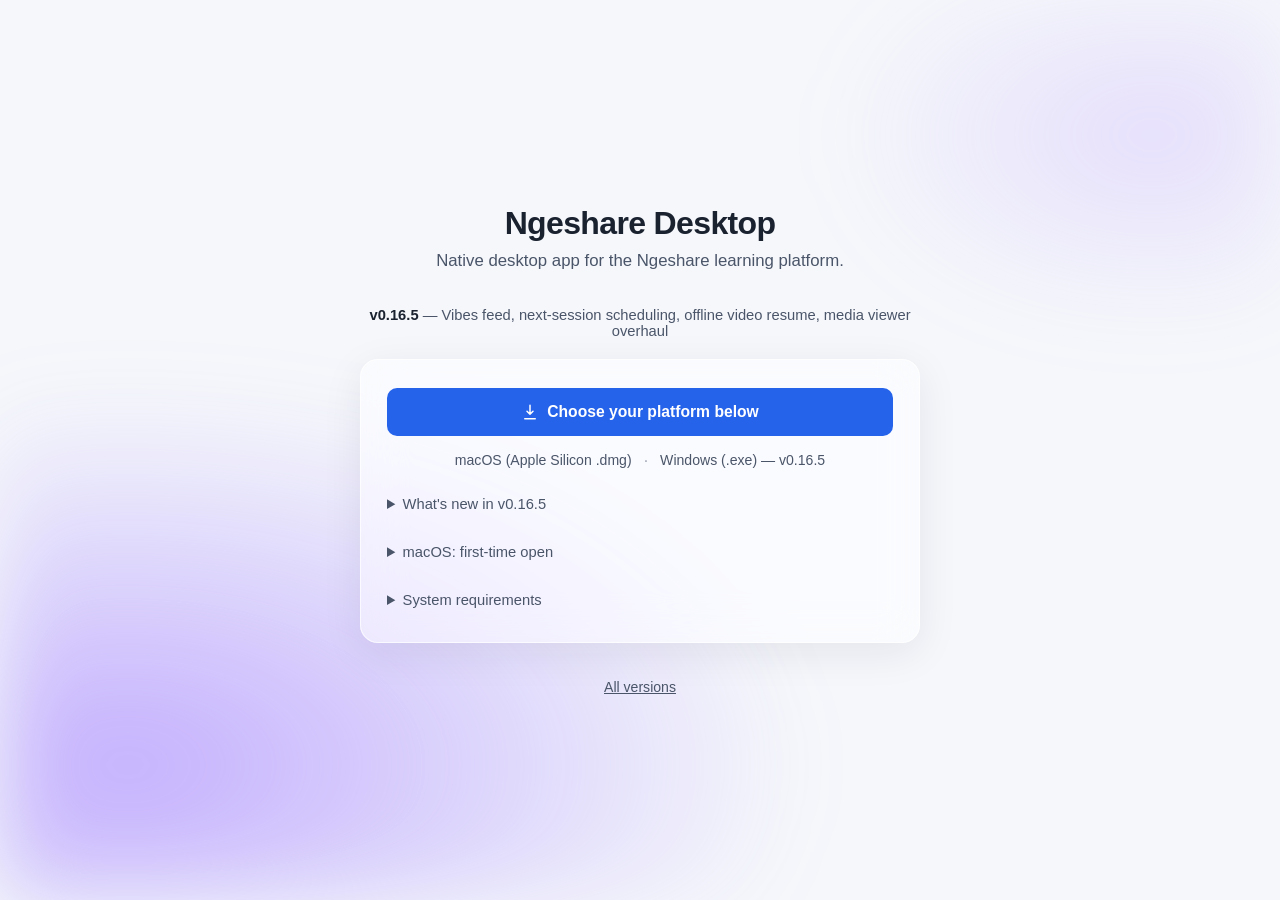
==== index.html @ feafc777 "v0.16.5: add macOS dmg, update landing page and README links" ====
<!doctype html>
<html lang="en">
<head>
<meta charset="utf-8">
<meta name="viewport" content="width=device-width,initial-scale=1">
<title>Ngeshare Desktop — Download</title>
<meta name="description" content="Download Ngeshare Desktop for macOS (Apple Silicon) or Windows.">
<style>
  :root {
    color-scheme: light dark;
    --bg-base: #f5f7fb;
    --text: #1a2230;
    --text-muted: #4a5569;
    --card-bg: rgba(255, 255, 255, 0.50);
    --card-border: rgba(255, 255, 255, 0.70);
    --card-shadow: 0 10px 40px rgba(20, 30, 50, .08);
    --code-bg: rgba(0, 0, 0, 0.05);
    --details-bg: rgba(0, 0, 0, 0.03);
    --btn-bg: #2563eb;
    --btn-bg-hover: #1d4ed8;
    --btn-text: #ffffff;
    --aurora-main: rgba(167, 139, 250, 0.65);
    --aurora-glow: rgba(188, 158, 255, 0.28);
  }
  @media (prefers-color-scheme: dark) {
    :root {
      --bg-base: #0a0f1a;
      --text: #e6ebf3;
      --text-muted: #a6b1c5;
      --card-bg: rgba(20, 28, 46, 0.42);
      --card-border: rgba(255, 255, 255, 0.10);
      --card-shadow: 0 10px 40px rgba(0, 0, 0, .40);
      --code-bg: rgba(255, 255, 255, 0.06);
      --details-bg: rgba(255, 255, 255, 0.04);
      --btn-bg: #3b6ee8;
      --btn-bg-hover: #5283ef;
      --btn-text: #f7faff;
      --aurora-main: rgba(139, 92, 246, 0.42);
      --aurora-glow: rgba(167, 139, 250, 0.18);
    }
  }
  * { box-sizing: border-box; }
  body {
    margin: 0;
    font-family: -apple-system, BlinkMacSystemFont, "Segoe UI", Roboto, Helvetica, Arial, sans-serif;
    color: var(--text);
    min-height: 100vh;
    display: flex;
    flex-direction: column;
    align-items: center;
    justify-content: center;
    padding: 48px 20px;
    background: var(--bg-base);
    position: relative;
    overflow-x: hidden;
  }
  body::before {
    content: "";
    position: fixed;
    inset: 0;
    z-index: 0;
    pointer-events: none;
    background:
      radial-gradient(70% 55% at 10% 85%, var(--aurora-main), transparent 75%),
      radial-gradient(35% 30% at 90% 15%, var(--aurora-glow), transparent 70%);
    filter: blur(40px) saturate(110%);
    animation: drift 55s ease-in-out infinite alternate;
    will-change: transform;
  }
  @keyframes drift {
    0%   { transform: translate3d(0, 0, 0) scale(1); }
    50%  { transform: translate3d(1.5%, -1%, 0) scale(1.04); }
    100% { transform: translate3d(-1.5%, 0.5%, 0) scale(1.02); }
  }
  @media (prefers-reduced-motion: reduce) {
    body::before { animation: none; }
  }
  main {
    position: relative;
    z-index: 1;
    max-width: 560px;
    width: 100%;
    text-align: center;
  }
  h1 { font-size: 2rem; margin: 0 0 .3em; letter-spacing: -.02em; }
  .tagline { color: var(--text-muted); margin: 0 0 36px; font-size: 1.05rem; }
  .card {
    background: var(--card-bg);
    -webkit-backdrop-filter: blur(20px) saturate(140%);
    backdrop-filter: blur(20px) saturate(140%);
    border: 1px solid var(--card-border);
    border-radius: 18px;
    padding: 28px 26px;
    text-align: left;
    box-shadow: var(--card-shadow);
    color: var(--text);
  }
  .primary-row {
    display: flex;
    gap: 12px;
    margin-bottom: 16px;
  }
  .btn {
    flex: 1;
    display: inline-flex;
    align-items: center;
    justify-content: center;
    gap: 8px;
    padding: 14px 18px;
    border-radius: 10px;
    background: var(--btn-bg);
    color: var(--btn-text);
    text-decoration: none;
    font-weight: 600;
    font-size: .98rem;
    border: 1px solid transparent;
    transition: background .15s ease;
  }
  .btn:hover { background: var(--btn-bg-hover); }
  .btn svg { width: 18px; height: 18px; flex-shrink: 0; }
  .other {
    display: flex;
    gap: 12px;
    justify-content: center;
    margin-top: 6px;
    flex-wrap: wrap;
  }
  .other a { color: var(--text-muted); text-decoration: none; font-size: .88rem; }
  .other a:hover { text-decoration: underline; color: var(--text); }
  .other .sep { color: var(--text-muted); opacity: .5; }
  details {
    margin-top: 20px;
    font-size: .92rem;
    color: var(--text);
  }
  details summary {
    cursor: pointer;
    color: var(--text-muted);
    padding: 6px 0;
    font-weight: 500;
  }
  details summary:hover { color: var(--text); }
  details[open] summary { color: var(--text); }
  details pre {
    background: var(--details-bg);
    padding: 10px 12px;
    border-radius: 8px;
    overflow-x: auto;
    font-size: .82rem;
    margin: 8px 0;
    color: var(--text);
  }
  details ul { padding-left: 20px; }
  details li { margin: 4px 0; }
  code {
    background: var(--code-bg);
    padding: 1px 6px;
    border-radius: 4px;
    font-size: .88em;
    color: var(--text);
  }
  footer {
    margin-top: 36px;
    font-size: .88rem;
    color: var(--text-muted);
  }
  footer a { color: inherit; }
  footer a:hover { color: var(--text); }
</style>
</head>
<body>
<main>
  <h1>Ngeshare Desktop</h1>
  <p class="tagline">Native desktop app for the Ngeshare learning platform.</p>

  <div style="margin-bottom: 20px; font-size: .92rem; color: var(--text-muted);">
    <strong style="color: var(--text);">v0.16.5</strong> — Vibes feed, next-session scheduling, offline video resume, media viewer overhaul
  </div>

  <div class="card">
    <div class="primary-row">
      <a id="primary" class="btn" href="downloads/0.16.5/Ngeshare-Desktop-0.16.5-aarch64.dmg">
        <svg viewBox="0 0 24 24" fill="currentColor"><path d="M12 3v12m0 0l-4-4m4 4l4-4M5 21h14" stroke="currentColor" stroke-width="2" fill="none" stroke-linecap="round" stroke-linejoin="round"/></svg>
        <span id="primary-label">Download</span>
      </a>
    </div>
    <div class="other">
      <a id="mac-alt" href="downloads/0.16.5/Ngeshare-Desktop-0.16.5-aarch64.dmg">macOS (Apple Silicon .dmg)</a>
      <span class="sep">·</span>
      <a id="win-alt" href="downloads/0.16.5/Ngeshare-Desktop-0.16.5-x64-setup.exe">Windows (.exe) — v0.16.5</a>
    </div>

    <details>
      <summary>What's new in v0.16.5</summary>
      <ul>
        <li>Vibes feed: post vibes, like and delete feeds, new mosaic media grid + fullscreen media viewer</li>
        <li>Next-session scheduling for hangouts (advance session availability)</li>
        <li>Offline video: saving point lets interrupted downloads resume</li>
        <li>Member quiz popup in online hangout rooms</li>
        <li>Video room audio fixes, landscape video and YouTube fullscreen fixes</li>
        <li>Web/desktop UI polish: bottom sheets, breadcrumbs, feed layout</li>
        <li>Keyboard handling and online/offline presence status fixes</li>
      </ul>
    </details>

    <details>
      <summary>macOS: first-time open</summary>
      <p>The app isn't notarized yet, so macOS Gatekeeper will refuse to open it. Two ways past it:</p>
      <ul>
        <li>Right-click the app in Applications → <b>Open</b> → confirm.</li>
        <li>Or remove the quarantine flag in Terminal:</li>
      </ul>
      <pre><code>xattr -cr "/Applications/Ngeshare Desktop.app"</code></pre>
    </details>

    <details>
      <summary>System requirements</summary>
      <ul>
        <li><b>macOS</b>: 11 Big Sur or later, Apple Silicon (M1/M2/M3/M4). Intel Macs not supported.</li>
        <li><b>Windows</b>: Windows 10 or later, 64-bit.</li>
      </ul>
    </details>
  </div>

  <footer>
    <a href="https://github.com/ngeflow/faster-desktop-releases/tree/main/downloads">All versions</a>
  </footer>
</main>

<script>
(function () {
  var ua = navigator.userAgent;
  var isMac = /Mac OS X|Macintosh/.test(ua);
  var isWin = /Windows/.test(ua);
  var btn = document.getElementById('primary');
  var label = document.getElementById('primary-label');
  var macUrl = document.getElementById('mac-alt').href;
  var winUrl = document.getElementById('win-alt').href;
  if (isMac) {
    btn.href = macUrl;
    label.textContent = 'Download for macOS';
  } else if (isWin) {
    btn.href = winUrl;
    label.textContent = 'Download for Windows';
  } else {
    label.textContent = 'Choose your platform below';
  }
})();
</script>
</body>
</html>
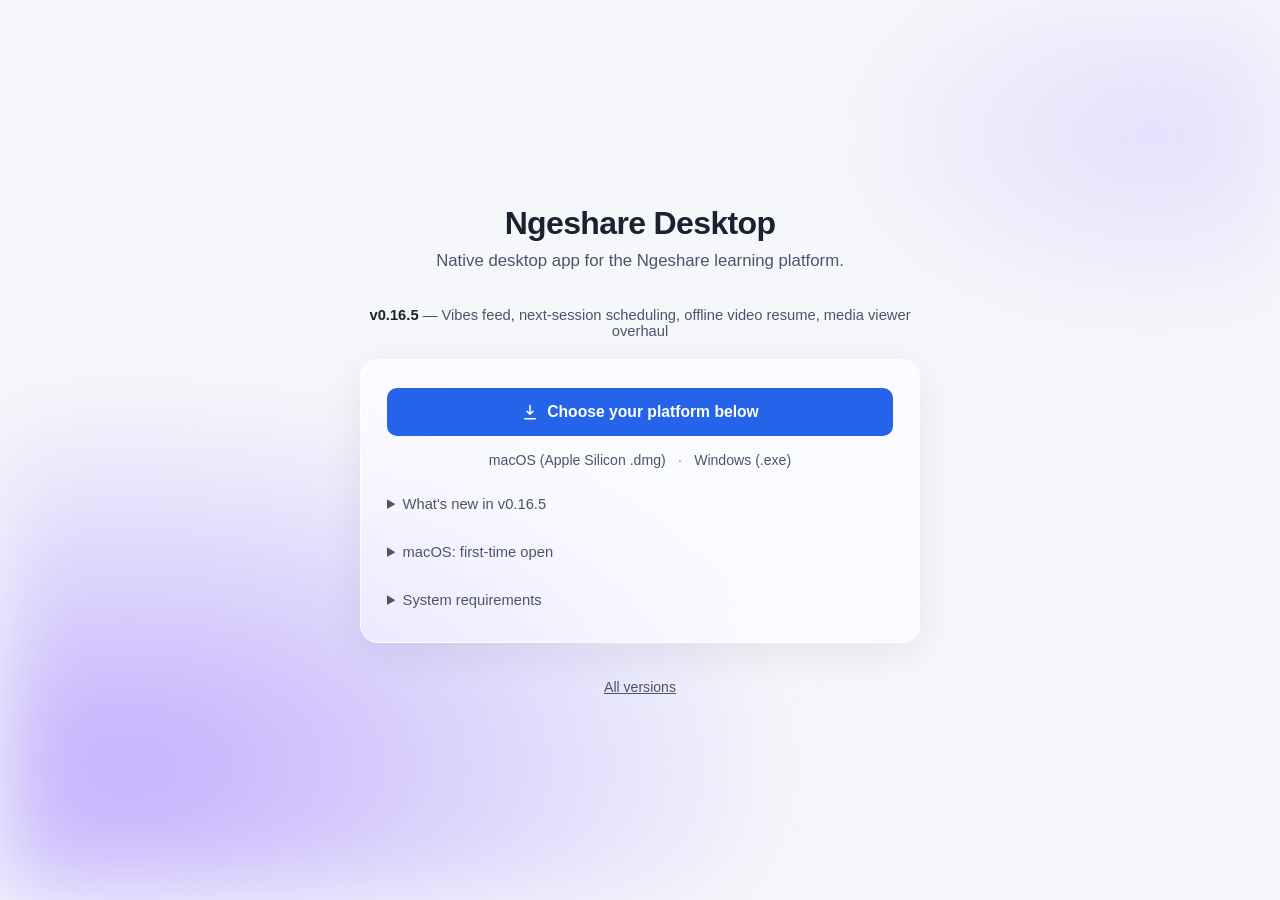
==== commit 357ff664: "0.16.6: add Ngeshare-Desktop-0.16.6-aarch64.dmg + x64-setup.exe" ====
--- a/index.html
+++ b/index.html
@@ -1,251 +1,364 @@
 <!doctype html>
 <html lang="en">
-<head>
-<meta charset="utf-8">
-<meta name="viewport" content="width=device-width,initial-scale=1">
-<title>Ngeshare Desktop — Download</title>
-<meta name="description" content="Download Ngeshare Desktop for macOS (Apple Silicon) or Windows.">
-<style>
-  :root {
-    color-scheme: light dark;
-    --bg-base: #f5f7fb;
-    --text: #1a2230;
-    --text-muted: #4a5569;
-    --card-bg: rgba(255, 255, 255, 0.50);
-    --card-border: rgba(255, 255, 255, 0.70);
-    --card-shadow: 0 10px 40px rgba(20, 30, 50, .08);
-    --code-bg: rgba(0, 0, 0, 0.05);
-    --details-bg: rgba(0, 0, 0, 0.03);
-    --btn-bg: #2563eb;
-    --btn-bg-hover: #1d4ed8;
-    --btn-text: #ffffff;
-    --aurora-main: rgba(167, 139, 250, 0.65);
-    --aurora-glow: rgba(188, 158, 255, 0.28);
-  }
-  @media (prefers-color-scheme: dark) {
-    :root {
-      --bg-base: #0a0f1a;
-      --text: #e6ebf3;
-      --text-muted: #a6b1c5;
-      --card-bg: rgba(20, 28, 46, 0.42);
-      --card-border: rgba(255, 255, 255, 0.10);
-      --card-shadow: 0 10px 40px rgba(0, 0, 0, .40);
-      --code-bg: rgba(255, 255, 255, 0.06);
-      --details-bg: rgba(255, 255, 255, 0.04);
-      --btn-bg: #3b6ee8;
-      --btn-bg-hover: #5283ef;
-      --btn-text: #f7faff;
-      --aurora-main: rgba(139, 92, 246, 0.42);
-      --aurora-glow: rgba(167, 139, 250, 0.18);
-    }
-  }
-  * { box-sizing: border-box; }
-  body {
-    margin: 0;
-    font-family: -apple-system, BlinkMacSystemFont, "Segoe UI", Roboto, Helvetica, Arial, sans-serif;
-    color: var(--text);
-    min-height: 100vh;
-    display: flex;
-    flex-direction: column;
-    align-items: center;
-    justify-content: center;
-    padding: 48px 20px;
-    background: var(--bg-base);
-    position: relative;
-    overflow-x: hidden;
-  }
-  body::before {
-    content: "";
-    position: fixed;
-    inset: 0;
-    z-index: 0;
-    pointer-events: none;
-    background:
-      radial-gradient(70% 55% at 10% 85%, var(--aurora-main), transparent 75%),
-      radial-gradient(35% 30% at 90% 15%, var(--aurora-glow), transparent 70%);
-    filter: blur(40px) saturate(110%);
-    animation: drift 55s ease-in-out infinite alternate;
-    will-change: transform;
-  }
-  @keyframes drift {
-    0%   { transform: translate3d(0, 0, 0) scale(1); }
-    50%  { transform: translate3d(1.5%, -1%, 0) scale(1.04); }
-    100% { transform: translate3d(-1.5%, 0.5%, 0) scale(1.02); }
-  }
-  @media (prefers-reduced-motion: reduce) {
-    body::before { animation: none; }
-  }
-  main {
-    position: relative;
-    z-index: 1;
-    max-width: 560px;
-    width: 100%;
-    text-align: center;
-  }
-  h1 { font-size: 2rem; margin: 0 0 .3em; letter-spacing: -.02em; }
-  .tagline { color: var(--text-muted); margin: 0 0 36px; font-size: 1.05rem; }
-  .card {
-    background: var(--card-bg);
-    -webkit-backdrop-filter: blur(20px) saturate(140%);
-    backdrop-filter: blur(20px) saturate(140%);
-    border: 1px solid var(--card-border);
-    border-radius: 18px;
-    padding: 28px 26px;
-    text-align: left;
-    box-shadow: var(--card-shadow);
-    color: var(--text);
-  }
-  .primary-row {
-    display: flex;
-    gap: 12px;
-    margin-bottom: 16px;
-  }
-  .btn {
-    flex: 1;
-    display: inline-flex;
-    align-items: center;
-    justify-content: center;
-    gap: 8px;
-    padding: 14px 18px;
-    border-radius: 10px;
-    background: var(--btn-bg);
-    color: var(--btn-text);
-    text-decoration: none;
-    font-weight: 600;
-    font-size: .98rem;
-    border: 1px solid transparent;
-    transition: background .15s ease;
-  }
-  .btn:hover { background: var(--btn-bg-hover); }
-  .btn svg { width: 18px; height: 18px; flex-shrink: 0; }
-  .other {
-    display: flex;
-    gap: 12px;
-    justify-content: center;
-    margin-top: 6px;
-    flex-wrap: wrap;
-  }
-  .other a { color: var(--text-muted); text-decoration: none; font-size: .88rem; }
-  .other a:hover { text-decoration: underline; color: var(--text); }
-  .other .sep { color: var(--text-muted); opacity: .5; }
-  details {
-    margin-top: 20px;
-    font-size: .92rem;
-    color: var(--text);
-  }
-  details summary {
-    cursor: pointer;
-    color: var(--text-muted);
-    padding: 6px 0;
-    font-weight: 500;
-  }
-  details summary:hover { color: var(--text); }
-  details[open] summary { color: var(--text); }
-  details pre {
-    background: var(--details-bg);
-    padding: 10px 12px;
-    border-radius: 8px;
-    overflow-x: auto;
-    font-size: .82rem;
-    margin: 8px 0;
-    color: var(--text);
-  }
-  details ul { padding-left: 20px; }
-  details li { margin: 4px 0; }
-  code {
-    background: var(--code-bg);
-    padding: 1px 6px;
-    border-radius: 4px;
-    font-size: .88em;
-    color: var(--text);
-  }
-  footer {
-    margin-top: 36px;
-    font-size: .88rem;
-    color: var(--text-muted);
-  }
-  footer a { color: inherit; }
-  footer a:hover { color: var(--text); }
-</style>
-</head>
-<body>
-<main>
-  <h1>Ngeshare Desktop</h1>
-  <p class="tagline">Native desktop app for the Ngeshare learning platform.</p>
-
-  <div style="margin-bottom: 20px; font-size: .92rem; color: var(--text-muted);">
-    <strong style="color: var(--text);">v0.16.5</strong> — Vibes feed, next-session scheduling, offline video resume, media viewer overhaul
-  </div>
-
-  <div class="card">
-    <div class="primary-row">
-      <a id="primary" class="btn" href="downloads/0.16.5/Ngeshare-Desktop-0.16.5-aarch64.dmg">
-        <svg viewBox="0 0 24 24" fill="currentColor"><path d="M12 3v12m0 0l-4-4m4 4l4-4M5 21h14" stroke="currentColor" stroke-width="2" fill="none" stroke-linecap="round" stroke-linejoin="round"/></svg>
-        <span id="primary-label">Download</span>
-      </a>
-    </div>
-    <div class="other">
-      <a id="mac-alt" href="downloads/0.16.5/Ngeshare-Desktop-0.16.5-aarch64.dmg">macOS (Apple Silicon .dmg)</a>
-      <span class="sep">·</span>
-      <a id="win-alt" href="downloads/0.16.5/Ngeshare-Desktop-0.16.5-x64-setup.exe">Windows (.exe) — v0.16.5</a>
-    </div>
-
-    <details>
-      <summary>What's new in v0.16.5</summary>
-      <ul>
-        <li>Vibes feed: post vibes, like and delete feeds, new mosaic media grid + fullscreen media viewer</li>
-        <li>Next-session scheduling for hangouts (advance session availability)</li>
-        <li>Offline video: saving point lets interrupted downloads resume</li>
-        <li>Member quiz popup in online hangout rooms</li>
-        <li>Video room audio fixes, landscape video and YouTube fullscreen fixes</li>
-        <li>Web/desktop UI polish: bottom sheets, breadcrumbs, feed layout</li>
-        <li>Keyboard handling and online/offline presence status fixes</li>
-      </ul>
-    </details>
-
-    <details>
-      <summary>macOS: first-time open</summary>
-      <p>The app isn't notarized yet, so macOS Gatekeeper will refuse to open it. Two ways past it:</p>
-      <ul>
-        <li>Right-click the app in Applications → <b>Open</b> → confirm.</li>
-        <li>Or remove the quarantine flag in Terminal:</li>
-      </ul>
-      <pre><code>xattr -cr "/Applications/Ngeshare Desktop.app"</code></pre>
-    </details>
-
-    <details>
-      <summary>System requirements</summary>
-      <ul>
-        <li><b>macOS</b>: 11 Big Sur or later, Apple Silicon (M1/M2/M3/M4). Intel Macs not supported.</li>
-        <li><b>Windows</b>: Windows 10 or later, 64-bit.</li>
-      </ul>
-    </details>
-  </div>
-
-  <footer>
-    <a href="https://github.com/ngeflow/faster-desktop-releases/tree/main/downloads">All versions</a>
-  </footer>
-</main>
-
-<script>
-(function () {
-  var ua = navigator.userAgent;
-  var isMac = /Mac OS X|Macintosh/.test(ua);
-  var isWin = /Windows/.test(ua);
-  var btn = document.getElementById('primary');
-  var label = document.getElementById('primary-label');
-  var macUrl = document.getElementById('mac-alt').href;
-  var winUrl = document.getElementById('win-alt').href;
-  if (isMac) {
-    btn.href = macUrl;
-    label.textContent = 'Download for macOS';
-  } else if (isWin) {
-    btn.href = winUrl;
-    label.textContent = 'Download for Windows';
-  } else {
-    label.textContent = 'Choose your platform below';
-  }
-})();
-</script>
-</body>
+  <head>
+    <meta charset="utf-8" />
+    <meta name="viewport" content="width=device-width,initial-scale=1" />
+    <title>Ngeshare Desktop — Download</title>
+    <meta
+      name="description"
+      content="Download Ngeshare Desktop for macOS (Apple Silicon) or Windows."
+    />
+    <style>
+      :root {
+        color-scheme: light dark;
+        --bg-base: #f5f7fb;
+        --text: #1a2230;
+        --text-muted: #4a5569;
+        --card-bg: rgba(255, 255, 255, 0.5);
+        --card-border: rgba(255, 255, 255, 0.7);
+        --card-shadow: 0 10px 40px rgba(20, 30, 50, 0.08);
+        --code-bg: rgba(0, 0, 0, 0.05);
+        --details-bg: rgba(0, 0, 0, 0.03);
+        --btn-bg: #2563eb;
+        --btn-bg-hover: #1d4ed8;
+        --btn-text: #ffffff;
+        --aurora-main: rgba(167, 139, 250, 0.65);
+        --aurora-glow: rgba(188, 158, 255, 0.28);
+      }
+      @media (prefers-color-scheme: dark) {
+        :root {
+          --bg-base: #0a0f1a;
+          --text: #e6ebf3;
+          --text-muted: #a6b1c5;
+          --card-bg: rgba(20, 28, 46, 0.42);
+          --card-border: rgba(255, 255, 255, 0.1);
+          --card-shadow: 0 10px 40px rgba(0, 0, 0, 0.4);
+          --code-bg: rgba(255, 255, 255, 0.06);
+          --details-bg: rgba(255, 255, 255, 0.04);
+          --btn-bg: #3b6ee8;
+          --btn-bg-hover: #5283ef;
+          --btn-text: #f7faff;
+          --aurora-main: rgba(139, 92, 246, 0.42);
+          --aurora-glow: rgba(167, 139, 250, 0.18);
+        }
+      }
+      * {
+        box-sizing: border-box;
+      }
+      body {
+        margin: 0;
+        font-family:
+          -apple-system, BlinkMacSystemFont, "Segoe UI", Roboto, Helvetica,
+          Arial, sans-serif;
+        color: var(--text);
+        min-height: 100vh;
+        display: flex;
+        flex-direction: column;
+        align-items: center;
+        justify-content: center;
+        padding: 48px 20px;
+        background: var(--bg-base);
+        position: relative;
+        overflow-x: hidden;
+      }
+      body::before {
+        content: "";
+        position: fixed;
+        inset: 0;
+        z-index: 0;
+        pointer-events: none;
+        background:
+          radial-gradient(
+            70% 55% at 10% 85%,
+            var(--aurora-main),
+            transparent 75%
+          ),
+          radial-gradient(
+            35% 30% at 90% 15%,
+            var(--aurora-glow),
+            transparent 70%
+          );
+        filter: blur(40px) saturate(110%);
+        animation: drift 55s ease-in-out infinite alternate;
+        will-change: transform;
+      }
+      @keyframes drift {
+        0% {
+          transform: translate3d(0, 0, 0) scale(1);
+        }
+        50% {
+          transform: translate3d(1.5%, -1%, 0) scale(1.04);
+        }
+        100% {
+          transform: translate3d(-1.5%, 0.5%, 0) scale(1.02);
+        }
+      }
+      @media (prefers-reduced-motion: reduce) {
+        body::before {
+          animation: none;
+        }
+      }
+      main {
+        position: relative;
+        z-index: 1;
+        max-width: 560px;
+        width: 100%;
+        text-align: center;
+      }
+      h1 {
+        font-size: 2rem;
+        margin: 0 0 0.3em;
+        letter-spacing: -0.02em;
+      }
+      .tagline {
+        color: var(--text-muted);
+        margin: 0 0 36px;
+        font-size: 1.05rem;
+      }
+      .card {
+        background: var(--card-bg);
+        -webkit-backdrop-filter: blur(20px) saturate(140%);
+        backdrop-filter: blur(20px) saturate(140%);
+        border: 1px solid var(--card-border);
+        border-radius: 18px;
+        padding: 28px 26px;
+        text-align: left;
+        box-shadow: var(--card-shadow);
+        color: var(--text);
+      }
+      .primary-row {
+        display: flex;
+        gap: 12px;
+        margin-bottom: 16px;
+      }
+      .btn {
+        flex: 1;
+        display: inline-flex;
+        align-items: center;
+        justify-content: center;
+        gap: 8px;
+        padding: 14px 18px;
+        border-radius: 10px;
+        background: var(--btn-bg);
+        color: var(--btn-text);
+        text-decoration: none;
+        font-weight: 600;
+        font-size: 0.98rem;
+        border: 1px solid transparent;
+        transition: background 0.15s ease;
+      }
+      .btn:hover {
+        background: var(--btn-bg-hover);
+      }
+      .btn svg {
+        width: 18px;
+        height: 18px;
+        flex-shrink: 0;
+      }
+      .other {
+        display: flex;
+        gap: 12px;
+        justify-content: center;
+        margin-top: 6px;
+        flex-wrap: wrap;
+      }
+      .other a {
+        color: var(--text-muted);
+        text-decoration: none;
+        font-size: 0.88rem;
+      }
+      .other a:hover {
+        text-decoration: underline;
+        color: var(--text);
+      }
+      .other .sep {
+        color: var(--text-muted);
+        opacity: 0.5;
+      }
+      details {
+        margin-top: 20px;
+        font-size: 0.92rem;
+        color: var(--text);
+      }
+      details summary {
+        cursor: pointer;
+        color: var(--text-muted);
+        padding: 6px 0;
+        font-weight: 500;
+      }
+      details summary:hover {
+        color: var(--text);
+      }
+      details[open] summary {
+        color: var(--text);
+      }
+      details pre {
+        background: var(--details-bg);
+        padding: 10px 12px;
+        border-radius: 8px;
+        overflow-x: auto;
+        font-size: 0.82rem;
+        margin: 8px 0;
+        color: var(--text);
+      }
+      details ul {
+        padding-left: 20px;
+      }
+      details li {
+        margin: 4px 0;
+      }
+      code {
+        background: var(--code-bg);
+        padding: 1px 6px;
+        border-radius: 4px;
+        font-size: 0.88em;
+        color: var(--text);
+      }
+      footer {
+        margin-top: 36px;
+        font-size: 0.88rem;
+        color: var(--text-muted);
+      }
+      footer a {
+        color: inherit;
+      }
+      footer a:hover {
+        color: var(--text);
+      }
+    </style>
+  </head>
+  <body>
+    <main>
+      <h1>Ngeshare Desktop</h1>
+      <p class="tagline">
+        Native desktop app for the Ngeshare learning platform.
+      </p>
+
+      <div
+        style="
+          margin-bottom: 20px;
+          font-size: 0.92rem;
+          color: var(--text-muted);
+        "
+      >
+        <strong style="color: var(--text)">v0.16.5</strong> — Vibes feed,
+        next-session scheduling, offline video resume, media viewer overhaul
+      </div>
+
+      <div class="card">
+        <div class="primary-row">
+          <a
+            id="primary"
+            class="btn"
+            href="downloads/0.16.6/Ngeshare-Desktop-0.16.6-aarch64.dmg"
+          >
+            <svg viewBox="0 0 24 24" fill="currentColor">
+              <path
+                d="M12 3v12m0 0l-4-4m4 4l4-4M5 21h14"
+                stroke="currentColor"
+                stroke-width="2"
+                fill="none"
+                stroke-linecap="round"
+                stroke-linejoin="round"
+              />
+            </svg>
+            <span id="primary-label">Download</span>
+          </a>
+        </div>
+        <div class="other">
+          <a
+            id="mac-alt"
+            href="downloads/0.16.6/Ngeshare-Desktop-0.16.6-aarch64.dmg"
+            >macOS (Apple Silicon .dmg)</a
+          >
+          <span class="sep">·</span>
+          <a
+            id="win-alt"
+            href="downloads/0.16.6/Ngeshare-Desktop-0.16.6-x64-setup.exe"
+            >Windows (.exe)</a
+          >
+        </div>
+
+        <details>
+          <summary>What's new in v0.16.5</summary>
+          <ul>
+            <li>
+              Vibes feed: post vibes, like and delete feeds, new mosaic media
+              grid + fullscreen media viewer
+            </li>
+            <li>
+              Next-session scheduling for hangouts (advance session
+              availability)
+            </li>
+            <li>
+              Offline video: saving point lets interrupted downloads resume
+            </li>
+            <li>Member quiz popup in online hangout rooms</li>
+            <li>
+              Video room audio fixes, landscape video and YouTube fullscreen
+              fixes
+            </li>
+            <li>
+              Web/desktop UI polish: bottom sheets, breadcrumbs, feed layout
+            </li>
+            <li>Keyboard handling and online/offline presence status fixes</li>
+          </ul>
+        </details>
+
+        <details>
+          <summary>macOS: first-time open</summary>
+          <p>
+            The app isn't notarized yet, so macOS Gatekeeper will refuse to open
+            it. Two ways past it:
+          </p>
+          <ul>
+            <li>
+              Right-click the app in Applications → <b>Open</b> → confirm.
+            </li>
+            <li>Or remove the quarantine flag in Terminal:</li>
+          </ul>
+          <pre><code>xattr -cr "/Applications/Ngeshare Desktop.app"</code></pre>
+        </details>
+
+        <details>
+          <summary>System requirements</summary>
+          <ul>
+            <li>
+              <b>macOS</b>: 11 Big Sur or later, Apple Silicon (M1/M2/M3/M4).
+              Intel Macs not supported.
+            </li>
+            <li><b>Windows</b>: Windows 10 or later, 64-bit.</li>
+          </ul>
+        </details>
+      </div>
+
+      <footer>
+        <a
+          href="https://github.com/ngeflow/faster-desktop-releases/tree/main/downloads"
+          >All versions</a
+        >
+      </footer>
+    </main>
+
+    <script>
+      (function () {
+        var ua = navigator.userAgent;
+        var isMac = /Mac OS X|Macintosh/.test(ua);
+        var isWin = /Windows/.test(ua);
+        var btn = document.getElementById("primary");
+        var label = document.getElementById("primary-label");
+        var macUrl = document.getElementById("mac-alt").href;
+        var winUrl = document.getElementById("win-alt").href;
+        if (isMac) {
+          btn.href = macUrl;
+          label.textContent = "Download for macOS";
+        } else if (isWin) {
+          btn.href = winUrl;
+          label.textContent = "Download for Windows";
+        } else {
+          label.textContent = "Choose your platform below";
+        }
+      })();
+    </script>
+  </body>
 </html>
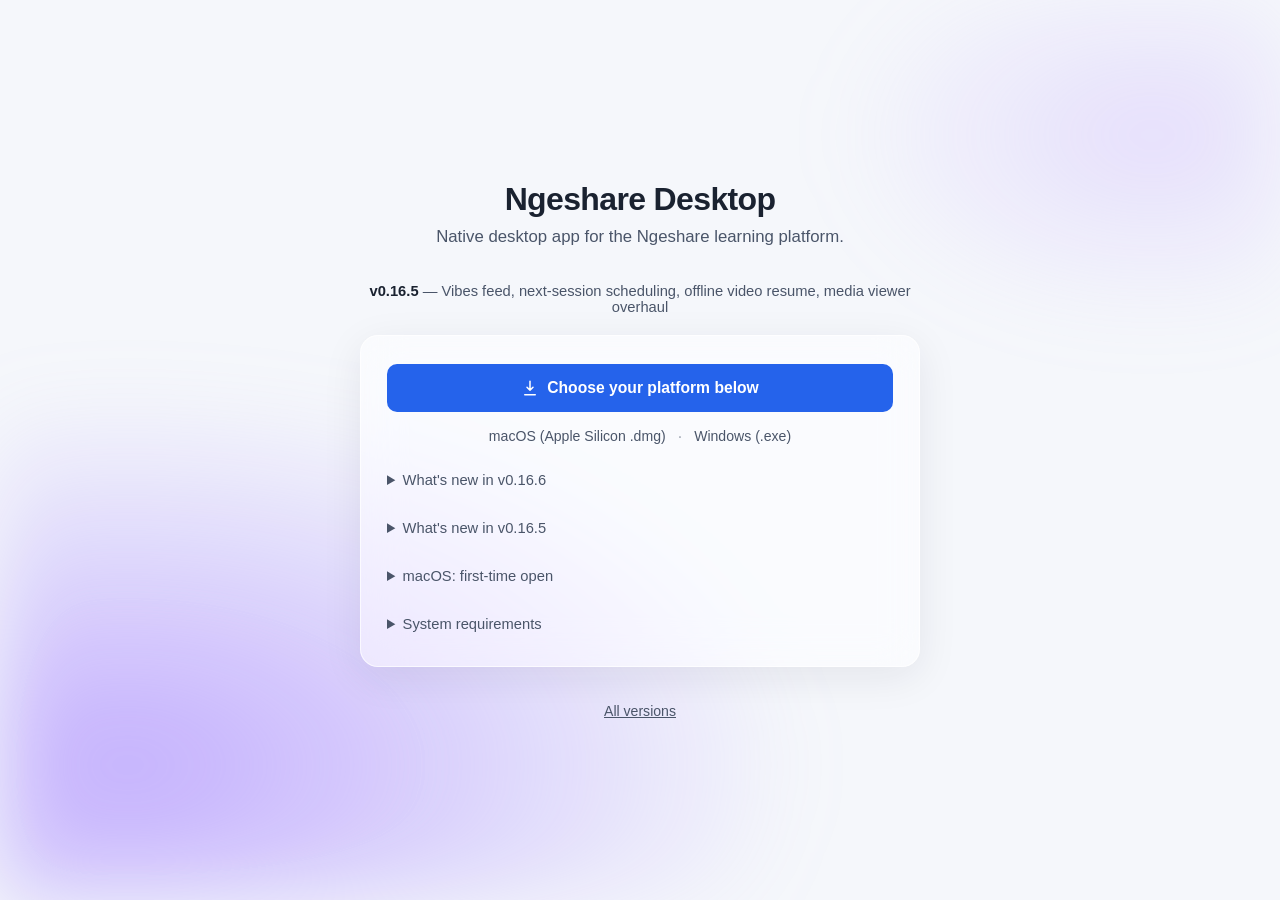
==== commit bfa9ca8b: "0.16.6: add What's new changelog section" ====
--- a/index.html
+++ b/index.html
@@ -1,364 +1,260 @@
 <!doctype html>
 <html lang="en">
-  <head>
-    <meta charset="utf-8" />
-    <meta name="viewport" content="width=device-width,initial-scale=1" />
-    <title>Ngeshare Desktop — Download</title>
-    <meta
-      name="description"
-      content="Download Ngeshare Desktop for macOS (Apple Silicon) or Windows."
-    />
-    <style>
-      :root {
-        color-scheme: light dark;
-        --bg-base: #f5f7fb;
-        --text: #1a2230;
-        --text-muted: #4a5569;
-        --card-bg: rgba(255, 255, 255, 0.5);
-        --card-border: rgba(255, 255, 255, 0.7);
-        --card-shadow: 0 10px 40px rgba(20, 30, 50, 0.08);
-        --code-bg: rgba(0, 0, 0, 0.05);
-        --details-bg: rgba(0, 0, 0, 0.03);
-        --btn-bg: #2563eb;
-        --btn-bg-hover: #1d4ed8;
-        --btn-text: #ffffff;
-        --aurora-main: rgba(167, 139, 250, 0.65);
-        --aurora-glow: rgba(188, 158, 255, 0.28);
-      }
-      @media (prefers-color-scheme: dark) {
-        :root {
-          --bg-base: #0a0f1a;
-          --text: #e6ebf3;
-          --text-muted: #a6b1c5;
-          --card-bg: rgba(20, 28, 46, 0.42);
-          --card-border: rgba(255, 255, 255, 0.1);
-          --card-shadow: 0 10px 40px rgba(0, 0, 0, 0.4);
-          --code-bg: rgba(255, 255, 255, 0.06);
-          --details-bg: rgba(255, 255, 255, 0.04);
-          --btn-bg: #3b6ee8;
-          --btn-bg-hover: #5283ef;
-          --btn-text: #f7faff;
-          --aurora-main: rgba(139, 92, 246, 0.42);
-          --aurora-glow: rgba(167, 139, 250, 0.18);
-        }
-      }
-      * {
-        box-sizing: border-box;
-      }
-      body {
-        margin: 0;
-        font-family:
-          -apple-system, BlinkMacSystemFont, "Segoe UI", Roboto, Helvetica,
-          Arial, sans-serif;
-        color: var(--text);
-        min-height: 100vh;
-        display: flex;
-        flex-direction: column;
-        align-items: center;
-        justify-content: center;
-        padding: 48px 20px;
-        background: var(--bg-base);
-        position: relative;
-        overflow-x: hidden;
-      }
-      body::before {
-        content: "";
-        position: fixed;
-        inset: 0;
-        z-index: 0;
-        pointer-events: none;
-        background:
-          radial-gradient(
-            70% 55% at 10% 85%,
-            var(--aurora-main),
-            transparent 75%
-          ),
-          radial-gradient(
-            35% 30% at 90% 15%,
-            var(--aurora-glow),
-            transparent 70%
-          );
-        filter: blur(40px) saturate(110%);
-        animation: drift 55s ease-in-out infinite alternate;
-        will-change: transform;
-      }
-      @keyframes drift {
-        0% {
-          transform: translate3d(0, 0, 0) scale(1);
-        }
-        50% {
-          transform: translate3d(1.5%, -1%, 0) scale(1.04);
-        }
-        100% {
-          transform: translate3d(-1.5%, 0.5%, 0) scale(1.02);
-        }
-      }
-      @media (prefers-reduced-motion: reduce) {
-        body::before {
-          animation: none;
-        }
-      }
-      main {
-        position: relative;
-        z-index: 1;
-        max-width: 560px;
-        width: 100%;
-        text-align: center;
-      }
-      h1 {
-        font-size: 2rem;
-        margin: 0 0 0.3em;
-        letter-spacing: -0.02em;
-      }
-      .tagline {
-        color: var(--text-muted);
-        margin: 0 0 36px;
-        font-size: 1.05rem;
-      }
-      .card {
-        background: var(--card-bg);
-        -webkit-backdrop-filter: blur(20px) saturate(140%);
-        backdrop-filter: blur(20px) saturate(140%);
-        border: 1px solid var(--card-border);
-        border-radius: 18px;
-        padding: 28px 26px;
-        text-align: left;
-        box-shadow: var(--card-shadow);
-        color: var(--text);
-      }
-      .primary-row {
-        display: flex;
-        gap: 12px;
-        margin-bottom: 16px;
-      }
-      .btn {
-        flex: 1;
-        display: inline-flex;
-        align-items: center;
-        justify-content: center;
-        gap: 8px;
-        padding: 14px 18px;
-        border-radius: 10px;
-        background: var(--btn-bg);
-        color: var(--btn-text);
-        text-decoration: none;
-        font-weight: 600;
-        font-size: 0.98rem;
-        border: 1px solid transparent;
-        transition: background 0.15s ease;
-      }
-      .btn:hover {
-        background: var(--btn-bg-hover);
-      }
-      .btn svg {
-        width: 18px;
-        height: 18px;
-        flex-shrink: 0;
-      }
-      .other {
-        display: flex;
-        gap: 12px;
-        justify-content: center;
-        margin-top: 6px;
-        flex-wrap: wrap;
-      }
-      .other a {
-        color: var(--text-muted);
-        text-decoration: none;
-        font-size: 0.88rem;
-      }
-      .other a:hover {
-        text-decoration: underline;
-        color: var(--text);
-      }
-      .other .sep {
-        color: var(--text-muted);
-        opacity: 0.5;
-      }
-      details {
-        margin-top: 20px;
-        font-size: 0.92rem;
-        color: var(--text);
-      }
-      details summary {
-        cursor: pointer;
-        color: var(--text-muted);
-        padding: 6px 0;
-        font-weight: 500;
-      }
-      details summary:hover {
-        color: var(--text);
-      }
-      details[open] summary {
-        color: var(--text);
-      }
-      details pre {
-        background: var(--details-bg);
-        padding: 10px 12px;
-        border-radius: 8px;
-        overflow-x: auto;
-        font-size: 0.82rem;
-        margin: 8px 0;
-        color: var(--text);
-      }
-      details ul {
-        padding-left: 20px;
-      }
-      details li {
-        margin: 4px 0;
-      }
-      code {
-        background: var(--code-bg);
-        padding: 1px 6px;
-        border-radius: 4px;
-        font-size: 0.88em;
-        color: var(--text);
-      }
-      footer {
-        margin-top: 36px;
-        font-size: 0.88rem;
-        color: var(--text-muted);
-      }
-      footer a {
-        color: inherit;
-      }
-      footer a:hover {
-        color: var(--text);
-      }
-    </style>
-  </head>
-  <body>
-    <main>
-      <h1>Ngeshare Desktop</h1>
-      <p class="tagline">
-        Native desktop app for the Ngeshare learning platform.
-      </p>
-
-      <div
-        style="
-          margin-bottom: 20px;
-          font-size: 0.92rem;
-          color: var(--text-muted);
-        "
-      >
-        <strong style="color: var(--text)">v0.16.5</strong> — Vibes feed,
-        next-session scheduling, offline video resume, media viewer overhaul
-      </div>
-
-      <div class="card">
-        <div class="primary-row">
-          <a
-            id="primary"
-            class="btn"
-            href="downloads/0.16.6/Ngeshare-Desktop-0.16.6-aarch64.dmg"
-          >
-            <svg viewBox="0 0 24 24" fill="currentColor">
-              <path
-                d="M12 3v12m0 0l-4-4m4 4l4-4M5 21h14"
-                stroke="currentColor"
-                stroke-width="2"
-                fill="none"
-                stroke-linecap="round"
-                stroke-linejoin="round"
-              />
-            </svg>
-            <span id="primary-label">Download</span>
-          </a>
-        </div>
-        <div class="other">
-          <a
-            id="mac-alt"
-            href="downloads/0.16.6/Ngeshare-Desktop-0.16.6-aarch64.dmg"
-            >macOS (Apple Silicon .dmg)</a
-          >
-          <span class="sep">·</span>
-          <a
-            id="win-alt"
-            href="downloads/0.16.6/Ngeshare-Desktop-0.16.6-x64-setup.exe"
-            >Windows (.exe)</a
-          >
-        </div>
-
-        <details>
-          <summary>What's new in v0.16.5</summary>
-          <ul>
-            <li>
-              Vibes feed: post vibes, like and delete feeds, new mosaic media
-              grid + fullscreen media viewer
-            </li>
-            <li>
-              Next-session scheduling for hangouts (advance session
-              availability)
-            </li>
-            <li>
-              Offline video: saving point lets interrupted downloads resume
-            </li>
-            <li>Member quiz popup in online hangout rooms</li>
-            <li>
-              Video room audio fixes, landscape video and YouTube fullscreen
-              fixes
-            </li>
-            <li>
-              Web/desktop UI polish: bottom sheets, breadcrumbs, feed layout
-            </li>
-            <li>Keyboard handling and online/offline presence status fixes</li>
-          </ul>
-        </details>
-
-        <details>
-          <summary>macOS: first-time open</summary>
-          <p>
-            The app isn't notarized yet, so macOS Gatekeeper will refuse to open
-            it. Two ways past it:
-          </p>
-          <ul>
-            <li>
-              Right-click the app in Applications → <b>Open</b> → confirm.
-            </li>
-            <li>Or remove the quarantine flag in Terminal:</li>
-          </ul>
-          <pre><code>xattr -cr "/Applications/Ngeshare Desktop.app"</code></pre>
-        </details>
-
-        <details>
-          <summary>System requirements</summary>
-          <ul>
-            <li>
-              <b>macOS</b>: 11 Big Sur or later, Apple Silicon (M1/M2/M3/M4).
-              Intel Macs not supported.
-            </li>
-            <li><b>Windows</b>: Windows 10 or later, 64-bit.</li>
-          </ul>
-        </details>
-      </div>
-
-      <footer>
-        <a
-          href="https://github.com/ngeflow/faster-desktop-releases/tree/main/downloads"
-          >All versions</a
-        >
-      </footer>
-    </main>
-
-    <script>
-      (function () {
-        var ua = navigator.userAgent;
-        var isMac = /Mac OS X|Macintosh/.test(ua);
-        var isWin = /Windows/.test(ua);
-        var btn = document.getElementById("primary");
-        var label = document.getElementById("primary-label");
-        var macUrl = document.getElementById("mac-alt").href;
-        var winUrl = document.getElementById("win-alt").href;
-        if (isMac) {
-          btn.href = macUrl;
-          label.textContent = "Download for macOS";
-        } else if (isWin) {
-          btn.href = winUrl;
-          label.textContent = "Download for Windows";
-        } else {
-          label.textContent = "Choose your platform below";
-        }
-      })();
-    </script>
-  </body>
+<head>
+<meta charset="utf-8">
+<meta name="viewport" content="width=device-width,initial-scale=1">
+<title>Ngeshare Desktop — Download</title>
+<meta name="description" content="Download Ngeshare Desktop for macOS (Apple Silicon) or Windows.">
+<style>
+  :root {
+    color-scheme: light dark;
+    --bg-base: #f5f7fb;
+    --text: #1a2230;
+    --text-muted: #4a5569;
+    --card-bg: rgba(255, 255, 255, 0.50);
+    --card-border: rgba(255, 255, 255, 0.70);
+    --card-shadow: 0 10px 40px rgba(20, 30, 50, .08);
+    --code-bg: rgba(0, 0, 0, 0.05);
+    --details-bg: rgba(0, 0, 0, 0.03);
+    --btn-bg: #2563eb;
+    --btn-bg-hover: #1d4ed8;
+    --btn-text: #ffffff;
+    --aurora-main: rgba(167, 139, 250, 0.65);
+    --aurora-glow: rgba(188, 158, 255, 0.28);
+  }
+  @media (prefers-color-scheme: dark) {
+    :root {
+      --bg-base: #0a0f1a;
+      --text: #e6ebf3;
+      --text-muted: #a6b1c5;
+      --card-bg: rgba(20, 28, 46, 0.42);
+      --card-border: rgba(255, 255, 255, 0.10);
+      --card-shadow: 0 10px 40px rgba(0, 0, 0, .40);
+      --code-bg: rgba(255, 255, 255, 0.06);
+      --details-bg: rgba(255, 255, 255, 0.04);
+      --btn-bg: #3b6ee8;
+      --btn-bg-hover: #5283ef;
+      --btn-text: #f7faff;
+      --aurora-main: rgba(139, 92, 246, 0.42);
+      --aurora-glow: rgba(167, 139, 250, 0.18);
+    }
+  }
+  * { box-sizing: border-box; }
+  body {
+    margin: 0;
+    font-family: -apple-system, BlinkMacSystemFont, "Segoe UI", Roboto, Helvetica, Arial, sans-serif;
+    color: var(--text);
+    min-height: 100vh;
+    display: flex;
+    flex-direction: column;
+    align-items: center;
+    justify-content: center;
+    padding: 48px 20px;
+    background: var(--bg-base);
+    position: relative;
+    overflow-x: hidden;
+  }
+  body::before {
+    content: "";
+    position: fixed;
+    inset: 0;
+    z-index: 0;
+    pointer-events: none;
+    background:
+      radial-gradient(70% 55% at 10% 85%, var(--aurora-main), transparent 75%),
+      radial-gradient(35% 30% at 90% 15%, var(--aurora-glow), transparent 70%);
+    filter: blur(40px) saturate(110%);
+    animation: drift 55s ease-in-out infinite alternate;
+    will-change: transform;
+  }
+  @keyframes drift {
+    0%   { transform: translate3d(0, 0, 0) scale(1); }
+    50%  { transform: translate3d(1.5%, -1%, 0) scale(1.04); }
+    100% { transform: translate3d(-1.5%, 0.5%, 0) scale(1.02); }
+  }
+  @media (prefers-reduced-motion: reduce) {
+    body::before { animation: none; }
+  }
+  main {
+    position: relative;
+    z-index: 1;
+    max-width: 560px;
+    width: 100%;
+    text-align: center;
+  }
+  h1 { font-size: 2rem; margin: 0 0 .3em; letter-spacing: -.02em; }
+  .tagline { color: var(--text-muted); margin: 0 0 36px; font-size: 1.05rem; }
+  .card {
+    background: var(--card-bg);
+    -webkit-backdrop-filter: blur(20px) saturate(140%);
+    backdrop-filter: blur(20px) saturate(140%);
+    border: 1px solid var(--card-border);
+    border-radius: 18px;
+    padding: 28px 26px;
+    text-align: left;
+    box-shadow: var(--card-shadow);
+    color: var(--text);
+  }
+  .primary-row {
+    display: flex;
+    gap: 12px;
+    margin-bottom: 16px;
+  }
+  .btn {
+    flex: 1;
+    display: inline-flex;
+    align-items: center;
+    justify-content: center;
+    gap: 8px;
+    padding: 14px 18px;
+    border-radius: 10px;
+    background: var(--btn-bg);
+    color: var(--btn-text);
+    text-decoration: none;
+    font-weight: 600;
+    font-size: .98rem;
+    border: 1px solid transparent;
+    transition: background .15s ease;
+  }
+  .btn:hover { background: var(--btn-bg-hover); }
+  .btn svg { width: 18px; height: 18px; flex-shrink: 0; }
+  .other {
+    display: flex;
+    gap: 12px;
+    justify-content: center;
+    margin-top: 6px;
+    flex-wrap: wrap;
+  }
+  .other a { color: var(--text-muted); text-decoration: none; font-size: .88rem; }
+  .other a:hover { text-decoration: underline; color: var(--text); }
+  .other .sep { color: var(--text-muted); opacity: .5; }
+  details {
+    margin-top: 20px;
+    font-size: .92rem;
+    color: var(--text);
+  }
+  details summary {
+    cursor: pointer;
+    color: var(--text-muted);
+    padding: 6px 0;
+    font-weight: 500;
+  }
+  details summary:hover { color: var(--text); }
+  details[open] summary { color: var(--text); }
+  details pre {
+    background: var(--details-bg);
+    padding: 10px 12px;
+    border-radius: 8px;
+    overflow-x: auto;
+    font-size: .82rem;
+    margin: 8px 0;
+    color: var(--text);
+  }
+  details ul { padding-left: 20px; }
+  details li { margin: 4px 0; }
+  code {
+    background: var(--code-bg);
+    padding: 1px 6px;
+    border-radius: 4px;
+    font-size: .88em;
+    color: var(--text);
+  }
+  footer {
+    margin-top: 36px;
+    font-size: .88rem;
+    color: var(--text-muted);
+  }
+  footer a { color: inherit; }
+  footer a:hover { color: var(--text); }
+</style>
+</head>
+<body>
+<main>
+  <h1>Ngeshare Desktop</h1>
+  <p class="tagline">Native desktop app for the Ngeshare learning platform.</p>
+
+  <div style="margin-bottom: 20px; font-size: .92rem; color: var(--text-muted);">
+    <strong style="color: var(--text);">v0.16.5</strong> — Vibes feed, next-session scheduling, offline video resume, media viewer overhaul
+  </div>
+
+  <div class="card">
+    <div class="primary-row">
+      <a id="primary" class="btn" href="downloads/0.16.6/Ngeshare-Desktop-0.16.6-aarch64.dmg">
+        <svg viewBox="0 0 24 24" fill="currentColor"><path d="M12 3v12m0 0l-4-4m4 4l4-4M5 21h14" stroke="currentColor" stroke-width="2" fill="none" stroke-linecap="round" stroke-linejoin="round"/></svg>
+        <span id="primary-label">Download</span>
+      </a>
+    </div>
+    <div class="other">
+      <a id="mac-alt" href="downloads/0.16.6/Ngeshare-Desktop-0.16.6-aarch64.dmg">macOS (Apple Silicon .dmg)</a>
+      <span class="sep">·</span>
+      <a id="win-alt" href="downloads/0.16.6/Ngeshare-Desktop-0.16.6-x64-setup.exe">Windows (.exe)</a>
+    </div>
+
+    <details>
+      <summary>What's new in v0.16.6</summary>
+      <ul>
+        <li>Hangout Online episode entry now works in plain browsers via the local Hangout Online service</li>
+        <li>Windows build fix (webview dependency alignment)</li>
+        <li>macOS unsigned-build signing guard</li>
+      </ul>
+    </details>
+
+    <details>
+      <summary>What's new in v0.16.5</summary>
+      <ul>
+        <li>Vibes feed: post vibes, like and delete feeds, new mosaic media grid + fullscreen media viewer</li>
+        <li>Next-session scheduling for hangouts (advance session availability)</li>
+        <li>Offline video: saving point lets interrupted downloads resume</li>
+        <li>Member quiz popup in online hangout rooms</li>
+        <li>Video room audio fixes, landscape video and YouTube fullscreen fixes</li>
+        <li>Web/desktop UI polish: bottom sheets, breadcrumbs, feed layout</li>
+        <li>Keyboard handling and online/offline presence status fixes</li>
+      </ul>
+    </details>
+
+    <details>
+      <summary>macOS: first-time open</summary>
+      <p>The app isn't notarized yet, so macOS Gatekeeper will refuse to open it. Two ways past it:</p>
+      <ul>
+        <li>Right-click the app in Applications → <b>Open</b> → confirm.</li>
+        <li>Or remove the quarantine flag in Terminal:</li>
+      </ul>
+      <pre><code>xattr -cr "/Applications/Ngeshare Desktop.app"</code></pre>
+    </details>
+
+    <details>
+      <summary>System requirements</summary>
+      <ul>
+        <li><b>macOS</b>: 11 Big Sur or later, Apple Silicon (M1/M2/M3/M4). Intel Macs not supported.</li>
+        <li><b>Windows</b>: Windows 10 or later, 64-bit.</li>
+      </ul>
+    </details>
+  </div>
+
+  <footer>
+    <a href="https://github.com/ngeflow/faster-desktop-releases/tree/main/downloads">All versions</a>
+  </footer>
+</main>
+
+<script>
+(function () {
+  var ua = navigator.userAgent;
+  var isMac = /Mac OS X|Macintosh/.test(ua);
+  var isWin = /Windows/.test(ua);
+  var btn = document.getElementById('primary');
+  var label = document.getElementById('primary-label');
+  var macUrl = document.getElementById('mac-alt').href;
+  var winUrl = document.getElementById('win-alt').href;
+  if (isMac) {
+    btn.href = macUrl;
+    label.textContent = 'Download for macOS';
+  } else if (isWin) {
+    btn.href = winUrl;
+    label.textContent = 'Download for Windows';
+  } else {
+    label.textContent = 'Choose your platform below';
+  }
+})();
+</script>
+</body>
 </html>
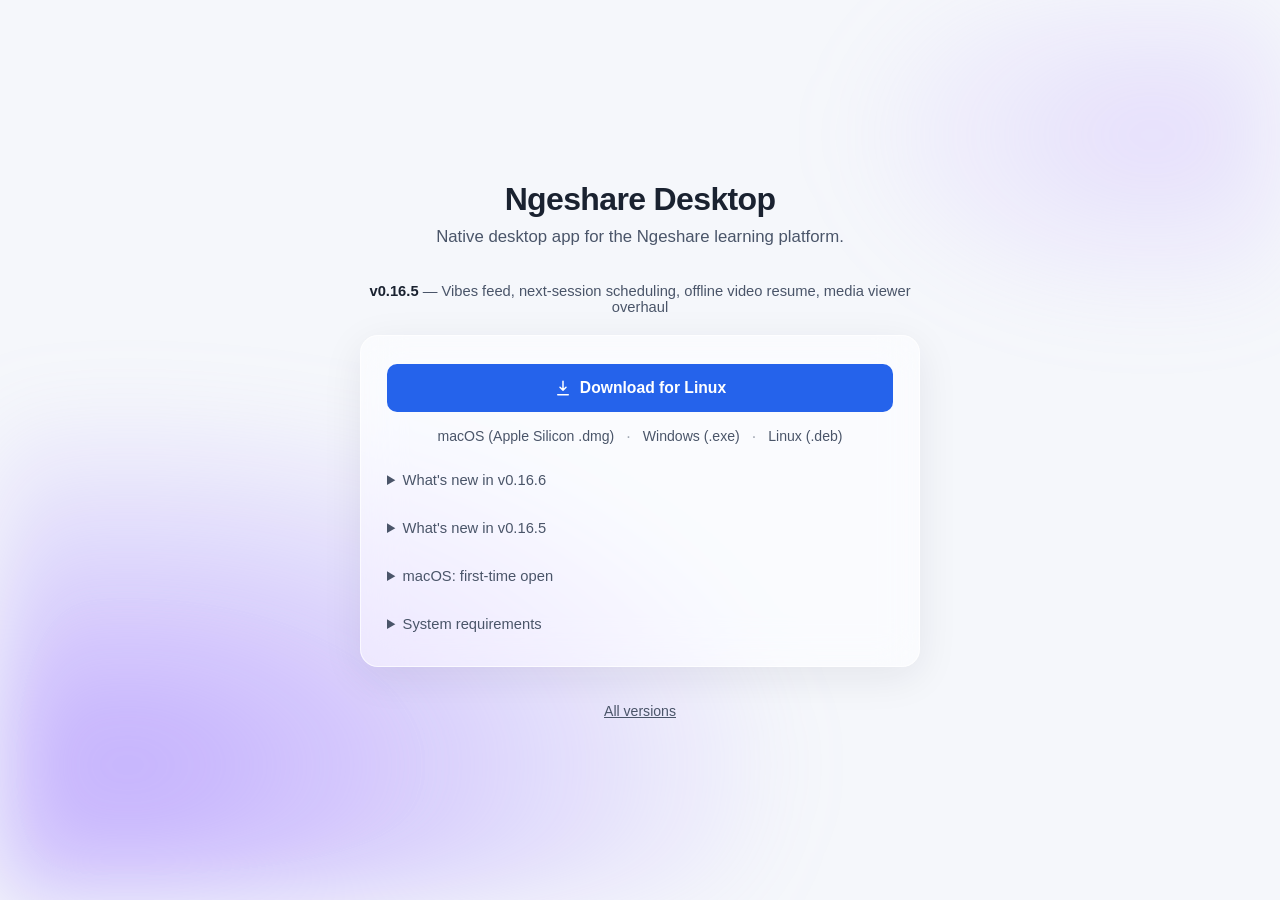
==== commit 1545bafd: "0.16.6: add Linux .deb + landing page link" ====
--- a/index.html
+++ b/index.html
@@ -188,6 +188,8 @@
       <a id="mac-alt" href="downloads/0.16.6/Ngeshare-Desktop-0.16.6-aarch64.dmg">macOS (Apple Silicon .dmg)</a>
       <span class="sep">·</span>
       <a id="win-alt" href="downloads/0.16.6/Ngeshare-Desktop-0.16.6-x64-setup.exe">Windows (.exe)</a>
+      <span class="sep">·</span>
+      <a id="linux-alt" href="downloads/0.16.6/Ngeshare-Desktop-0.16.6-amd64.deb">Linux (.deb)</a>
     </div>
 
     <details>
@@ -245,12 +247,17 @@
   var label = document.getElementById('primary-label');
   var macUrl = document.getElementById('mac-alt').href;
   var winUrl = document.getElementById('win-alt').href;
+  var linuxUrl = document.getElementById('linux-alt').href;
+  var isLinux = /Linux/.test(ua);
   if (isMac) {
     btn.href = macUrl;
     label.textContent = 'Download for macOS';
   } else if (isWin) {
     btn.href = winUrl;
     label.textContent = 'Download for Windows';
+  } else if (isLinux) {
+    btn.href = linuxUrl;
+    label.textContent = 'Download for Linux';
   } else {
     label.textContent = 'Choose your platform below';
   }
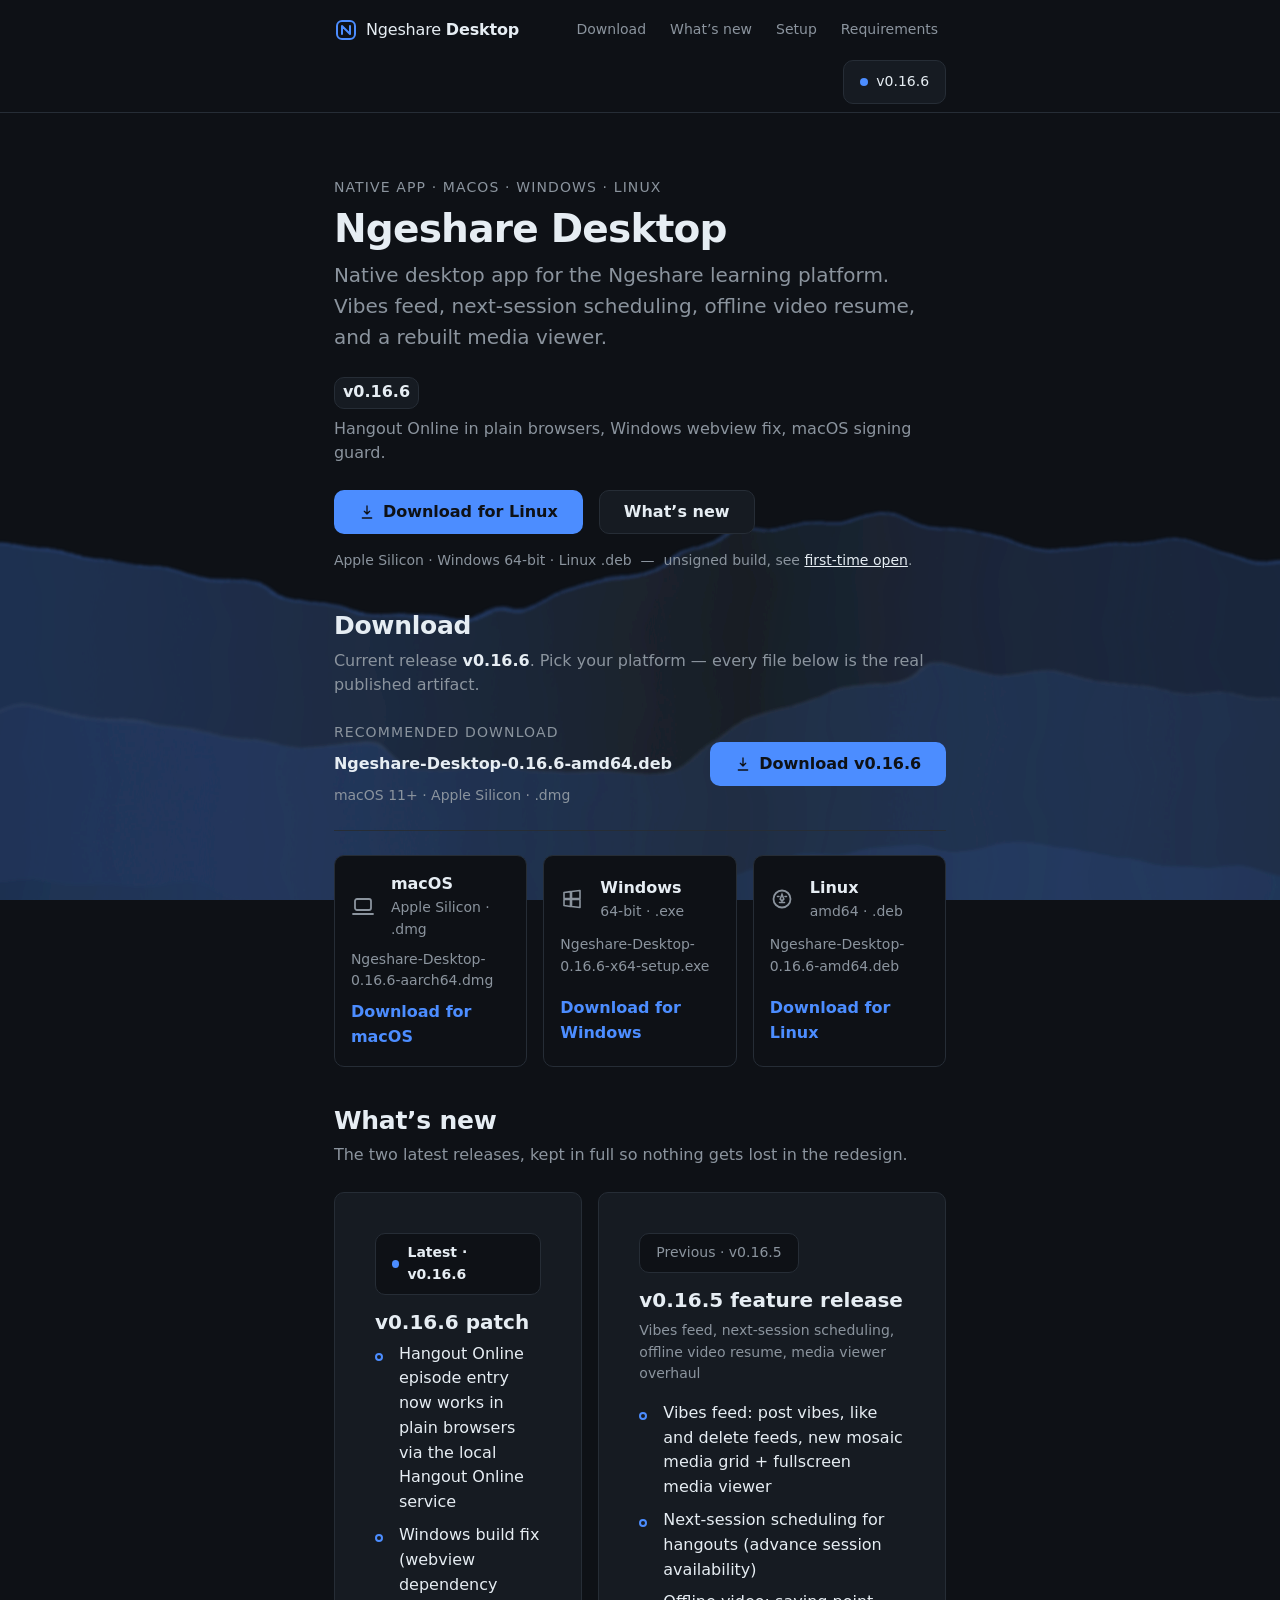
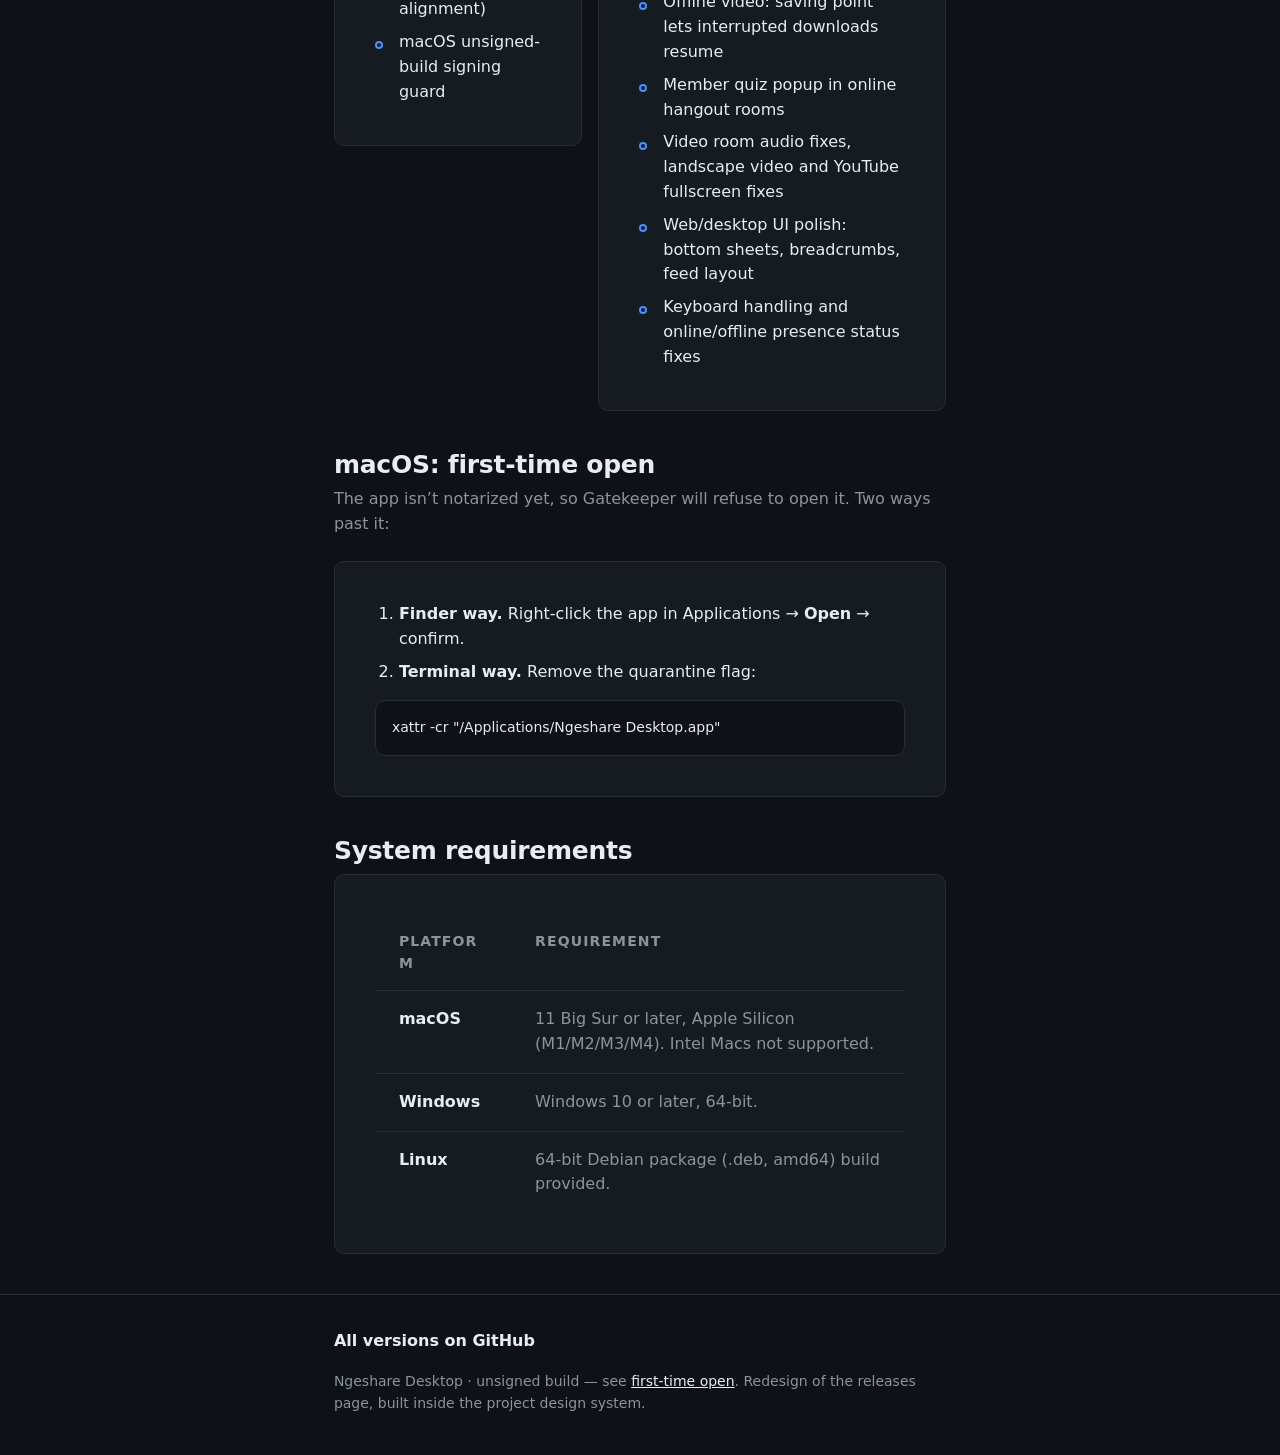
==== commit e7d96e96: "Redesign download page: token-based design system with PS4-style animated wave background" ====
--- a/index.html
+++ b/index.html
@@ -1,267 +1,250 @@
 <!doctype html>
 <html lang="en">
-<head>
-<meta charset="utf-8">
-<meta name="viewport" content="width=device-width,initial-scale=1">
-<title>Ngeshare Desktop — Download</title>
-<meta name="description" content="Download Ngeshare Desktop for macOS (Apple Silicon) or Windows.">
-<style>
-  :root {
-    color-scheme: light dark;
-    --bg-base: #f5f7fb;
-    --text: #1a2230;
-    --text-muted: #4a5569;
-    --card-bg: rgba(255, 255, 255, 0.50);
-    --card-border: rgba(255, 255, 255, 0.70);
-    --card-shadow: 0 10px 40px rgba(20, 30, 50, .08);
-    --code-bg: rgba(0, 0, 0, 0.05);
-    --details-bg: rgba(0, 0, 0, 0.03);
-    --btn-bg: #2563eb;
-    --btn-bg-hover: #1d4ed8;
-    --btn-text: #ffffff;
-    --aurora-main: rgba(167, 139, 250, 0.65);
-    --aurora-glow: rgba(188, 158, 255, 0.28);
-  }
-  @media (prefers-color-scheme: dark) {
-    :root {
-      --bg-base: #0a0f1a;
-      --text: #e6ebf3;
-      --text-muted: #a6b1c5;
-      --card-bg: rgba(20, 28, 46, 0.42);
-      --card-border: rgba(255, 255, 255, 0.10);
-      --card-shadow: 0 10px 40px rgba(0, 0, 0, .40);
-      --code-bg: rgba(255, 255, 255, 0.06);
-      --details-bg: rgba(255, 255, 255, 0.04);
-      --btn-bg: #3b6ee8;
-      --btn-bg-hover: #5283ef;
-      --btn-text: #f7faff;
-      --aurora-main: rgba(139, 92, 246, 0.42);
-      --aurora-glow: rgba(167, 139, 250, 0.18);
-    }
-  }
-  * { box-sizing: border-box; }
-  body {
-    margin: 0;
-    font-family: -apple-system, BlinkMacSystemFont, "Segoe UI", Roboto, Helvetica, Arial, sans-serif;
-    color: var(--text);
-    min-height: 100vh;
-    display: flex;
-    flex-direction: column;
-    align-items: center;
-    justify-content: center;
-    padding: 48px 20px;
-    background: var(--bg-base);
-    position: relative;
-    overflow-x: hidden;
-  }
-  body::before {
-    content: "";
-    position: fixed;
-    inset: 0;
-    z-index: 0;
-    pointer-events: none;
-    background:
-      radial-gradient(70% 55% at 10% 85%, var(--aurora-main), transparent 75%),
-      radial-gradient(35% 30% at 90% 15%, var(--aurora-glow), transparent 70%);
-    filter: blur(40px) saturate(110%);
-    animation: drift 55s ease-in-out infinite alternate;
-    will-change: transform;
-  }
-  @keyframes drift {
-    0%   { transform: translate3d(0, 0, 0) scale(1); }
-    50%  { transform: translate3d(1.5%, -1%, 0) scale(1.04); }
-    100% { transform: translate3d(-1.5%, 0.5%, 0) scale(1.02); }
-  }
-  @media (prefers-reduced-motion: reduce) {
-    body::before { animation: none; }
-  }
-  main {
-    position: relative;
-    z-index: 1;
-    max-width: 560px;
-    width: 100%;
-    text-align: center;
-  }
-  h1 { font-size: 2rem; margin: 0 0 .3em; letter-spacing: -.02em; }
-  .tagline { color: var(--text-muted); margin: 0 0 36px; font-size: 1.05rem; }
-  .card {
-    background: var(--card-bg);
-    -webkit-backdrop-filter: blur(20px) saturate(140%);
-    backdrop-filter: blur(20px) saturate(140%);
-    border: 1px solid var(--card-border);
-    border-radius: 18px;
-    padding: 28px 26px;
-    text-align: left;
-    box-shadow: var(--card-shadow);
-    color: var(--text);
-  }
-  .primary-row {
-    display: flex;
-    gap: 12px;
-    margin-bottom: 16px;
-  }
-  .btn {
-    flex: 1;
-    display: inline-flex;
-    align-items: center;
-    justify-content: center;
-    gap: 8px;
-    padding: 14px 18px;
-    border-radius: 10px;
-    background: var(--btn-bg);
-    color: var(--btn-text);
-    text-decoration: none;
-    font-weight: 600;
-    font-size: .98rem;
-    border: 1px solid transparent;
-    transition: background .15s ease;
-  }
-  .btn:hover { background: var(--btn-bg-hover); }
-  .btn svg { width: 18px; height: 18px; flex-shrink: 0; }
-  .other {
-    display: flex;
-    gap: 12px;
-    justify-content: center;
-    margin-top: 6px;
-    flex-wrap: wrap;
-  }
-  .other a { color: var(--text-muted); text-decoration: none; font-size: .88rem; }
-  .other a:hover { text-decoration: underline; color: var(--text); }
-  .other .sep { color: var(--text-muted); opacity: .5; }
-  details {
-    margin-top: 20px;
-    font-size: .92rem;
-    color: var(--text);
-  }
-  details summary {
-    cursor: pointer;
-    color: var(--text-muted);
-    padding: 6px 0;
-    font-weight: 500;
-  }
-  details summary:hover { color: var(--text); }
-  details[open] summary { color: var(--text); }
-  details pre {
-    background: var(--details-bg);
-    padding: 10px 12px;
-    border-radius: 8px;
-    overflow-x: auto;
-    font-size: .82rem;
-    margin: 8px 0;
-    color: var(--text);
-  }
-  details ul { padding-left: 20px; }
-  details li { margin: 4px 0; }
-  code {
-    background: var(--code-bg);
-    padding: 1px 6px;
-    border-radius: 4px;
-    font-size: .88em;
-    color: var(--text);
-  }
-  footer {
-    margin-top: 36px;
-    font-size: .88rem;
-    color: var(--text-muted);
-  }
-  footer a { color: inherit; }
-  footer a:hover { color: var(--text); }
-</style>
-</head>
-<body>
-<main>
-  <h1>Ngeshare Desktop</h1>
-  <p class="tagline">Native desktop app for the Ngeshare learning platform.</p>
-
-  <div style="margin-bottom: 20px; font-size: .92rem; color: var(--text-muted);">
-    <strong style="color: var(--text);">v0.16.5</strong> — Vibes feed, next-session scheduling, offline video resume, media viewer overhaul
-  </div>
-
-  <div class="card">
-    <div class="primary-row">
-      <a id="primary" class="btn" href="downloads/0.16.6/Ngeshare-Desktop-0.16.6-aarch64.dmg">
-        <svg viewBox="0 0 24 24" fill="currentColor"><path d="M12 3v12m0 0l-4-4m4 4l4-4M5 21h14" stroke="currentColor" stroke-width="2" fill="none" stroke-linecap="round" stroke-linejoin="round"/></svg>
-        <span id="primary-label">Download</span>
-      </a>
+  <head>
+    <meta charset="utf-8" />
+    <meta name="viewport" content="width=device-width, initial-scale=1" />
+    <title>Ngeshare Desktop — Download</title>
+    <meta name="description" content="Download Ngeshare Desktop for macOS (Apple Silicon), Windows, or Linux." />
+    <link rel="stylesheet" href="./tokens.css" />
+    <link rel="stylesheet" href="./styles.css" />
+  </head>
+  <body>
+    <div class="wave-bg" aria-hidden="true">
+      <svg xmlns="http://www.w3.org/2000/svg" viewBox="0 0 1440 900" preserveAspectRatio="none">
+        <defs>
+          <linearGradient id="wave-fill-a" x1="0" y1="0" x2="1" y2="0">
+            <stop offset="0%" stop-color="var(--accent)" stop-opacity="0.30" />
+            <stop offset="55%" stop-color="var(--border)" stop-opacity="0.55" />
+            <stop offset="100%" stop-color="var(--accent)" stop-opacity="0.12" />
+          </linearGradient>
+          <linearGradient id="wave-fill-b" x1="1" y1="0" x2="0" y2="0">
+            <stop offset="0%" stop-color="var(--border)" stop-opacity="0.60" />
+            <stop offset="60%" stop-color="var(--accent)" stop-opacity="0.18" />
+            <stop offset="100%" stop-color="var(--surface)" stop-opacity="0.50" />
+          </linearGradient>
+          <linearGradient id="wave-fill-c" x1="0" y1="0" x2="1" y2="0">
+            <stop offset="0%" stop-color="var(--surface)" stop-opacity="0.55" />
+            <stop offset="100%" stop-color="var(--accent)" stop-opacity="0.15" />
+          </linearGradient>
+          <filter id="wave-shimmer" x="-20%" y="-20%" width="140%" height="140%">
+            <feTurbulence type="fractalNoise" baseFrequency="0.008 0.014" numOctaves="2" seed="7" result="noise">
+              <animate attributeName="baseFrequency" dur="26s" values="0.008 0.014;0.012 0.010;0.008 0.014" repeatCount="indefinite" />
+            </feTurbulence>
+            <feDisplacementMap in="SourceGraphic" in2="noise" scale="46" xChannelSelector="R" yChannelSelector="G" />
+            <feGaussianBlur stdDeviation="1.5" />
+          </filter>
+        </defs>
+        <g filter="url(#wave-shimmer)">
+          <g class="wave-bg__layer wave-bg__layer--a">
+            <path d="M-260,600 C80,430 360,720 700,570 C1020,430 1280,650 1720,500 L1720,1120 L-260,1120 Z" fill="url(#wave-fill-a)" />
+            <path d="M-260,600 C80,430 360,720 700,570 C1020,430 1280,650 1720,500" fill="none" stroke="var(--accent)" stroke-opacity="0.30" stroke-width="2" />
+          </g>
+          <g class="wave-bg__layer wave-bg__layer--b">
+            <path d="M-260,760 C220,620 520,880 860,720 C1160,580 1420,800 1720,660 L1720,1120 L-260,1120 Z" fill="url(#wave-fill-b)" />
+            <path d="M-260,760 C220,620 520,880 860,720 C1160,580 1420,800 1720,660" fill="none" stroke="var(--muted)" stroke-opacity="0.22" stroke-width="1.5" />
+          </g>
+          <g class="wave-bg__layer wave-bg__layer--c">
+            <path d="M-260,920 C180,800 480,1000 820,880 C1140,770 1420,940 1720,830 L1720,1120 L-260,1120 Z" fill="url(#wave-fill-c)" />
+          </g>
+        </g>
+      </svg>
     </div>
-    <div class="other">
-      <a id="mac-alt" href="downloads/0.16.6/Ngeshare-Desktop-0.16.6-aarch64.dmg">macOS (Apple Silicon .dmg)</a>
-      <span class="sep">·</span>
-      <a id="win-alt" href="downloads/0.16.6/Ngeshare-Desktop-0.16.6-x64-setup.exe">Windows (.exe)</a>
-      <span class="sep">·</span>
-      <a id="linux-alt" href="downloads/0.16.6/Ngeshare-Desktop-0.16.6-amd64.deb">Linux (.deb)</a>
-    </div>
-
-    <details>
-      <summary>What's new in v0.16.6</summary>
-      <ul>
-        <li>Hangout Online episode entry now works in plain browsers via the local Hangout Online service</li>
-        <li>Windows build fix (webview dependency alignment)</li>
-        <li>macOS unsigned-build signing guard</li>
-      </ul>
-    </details>
-
-    <details>
-      <summary>What's new in v0.16.5</summary>
-      <ul>
-        <li>Vibes feed: post vibes, like and delete feeds, new mosaic media grid + fullscreen media viewer</li>
-        <li>Next-session scheduling for hangouts (advance session availability)</li>
-        <li>Offline video: saving point lets interrupted downloads resume</li>
-        <li>Member quiz popup in online hangout rooms</li>
-        <li>Video room audio fixes, landscape video and YouTube fullscreen fixes</li>
-        <li>Web/desktop UI polish: bottom sheets, breadcrumbs, feed layout</li>
-        <li>Keyboard handling and online/offline presence status fixes</li>
-      </ul>
-    </details>
-
-    <details>
-      <summary>macOS: first-time open</summary>
-      <p>The app isn't notarized yet, so macOS Gatekeeper will refuse to open it. Two ways past it:</p>
-      <ul>
-        <li>Right-click the app in Applications → <b>Open</b> → confirm.</li>
-        <li>Or remove the quarantine flag in Terminal:</li>
-      </ul>
-      <pre><code>xattr -cr "/Applications/Ngeshare Desktop.app"</code></pre>
-    </details>
-
-    <details>
-      <summary>System requirements</summary>
-      <ul>
-        <li><b>macOS</b>: 11 Big Sur or later, Apple Silicon (M1/M2/M3/M4). Intel Macs not supported.</li>
-        <li><b>Windows</b>: Windows 10 or later, 64-bit.</li>
-      </ul>
-    </details>
-  </div>
-
-  <footer>
-    <a href="https://github.com/ngeflow/faster-desktop-releases/tree/main/downloads">All versions</a>
-  </footer>
-</main>
-
-<script>
-(function () {
-  var ua = navigator.userAgent;
-  var isMac = /Mac OS X|Macintosh/.test(ua);
-  var isWin = /Windows/.test(ua);
-  var btn = document.getElementById('primary');
-  var label = document.getElementById('primary-label');
-  var macUrl = document.getElementById('mac-alt').href;
-  var winUrl = document.getElementById('win-alt').href;
-  var linuxUrl = document.getElementById('linux-alt').href;
-  var isLinux = /Linux/.test(ua);
-  if (isMac) {
-    btn.href = macUrl;
-    label.textContent = 'Download for macOS';
-  } else if (isWin) {
-    btn.href = winUrl;
-    label.textContent = 'Download for Windows';
-  } else if (isLinux) {
-    btn.href = linuxUrl;
-    label.textContent = 'Download for Linux';
-  } else {
-    label.textContent = 'Choose your platform below';
-  }
-})();
-</script>
-</body>
+    <header class="site-header">
+      <div class="wrap site-header__inner">
+        <a class="brand" href="#top" aria-label="Ngeshare Desktop home">
+          <svg class="brand__mark" viewBox="0 0 24 24" aria-hidden="true"><rect x="3" y="3" width="18" height="18" rx="5" fill="none" stroke="currentColor" stroke-width="2"/><path d="M8 16V8l8 8V8" fill="none" stroke="currentColor" stroke-width="2" stroke-linecap="round" stroke-linejoin="round"/></svg>
+          <span>Ngeshare <strong>Desktop</strong></span>
+        </a>
+        <nav class="site-nav" aria-label="Primary">
+          <a href="#download">Download</a>
+          <a href="#changelog">What&rsquo;s new</a>
+          <a href="#setup">Setup</a>
+          <a href="#requirements">Requirements</a>
+        </nav>
+        <p class="version-pill" aria-label="Current release version">
+          <span class="version-pill__dot" aria-hidden="true"></span>
+          v0.16.6
+        </p>
+      </div>
+    </header>
+
+    <main id="top">
+      <!-- HERO -->
+      <section class="hero wrap" aria-labelledby="page-title">
+        <p class="eyebrow">Native app &middot; macOS &middot; Windows &middot; Linux</p>
+        <h1 class="hero__title" id="page-title">Ngeshare Desktop</h1>
+        <p class="hero__lede">Native desktop app for the Ngeshare learning platform. Vibes feed, next-session scheduling, offline video resume, and a rebuilt media viewer.</p>
+        <p class="release-line" aria-live="polite">
+          <strong class="release-line__version">v0.16.6</strong>
+          <span class="release-line__note">Hangout Online in plain browsers, Windows webview fix, macOS signing guard.</span>
+        </p>
+        <div class="hero__actions">
+          <a class="button button--primary" id="primary-download" href="https://ngeflow.github.io/faster-desktop-releases/downloads/0.16.6/Ngeshare-Desktop-0.16.6-aarch64.dmg">
+            <svg viewBox="0 0 24 24" aria-hidden="true"><path d="M12 3v12m0 0l-4-4m4 4l4-4M5 21h14" fill="none" stroke="currentColor" stroke-width="2" stroke-linecap="round" stroke-linejoin="round"/></svg>
+            <span id="primary-label">Download for macOS</span>
+          </a>
+          <a class="button" href="#changelog">What&rsquo;s new</a>
+        </div>
+        <p class="hero__meta">Apple Silicon <span aria-hidden="true">&middot;</span> Windows 64-bit <span aria-hidden="true">&middot;</span> Linux .deb &nbsp;&mdash;&nbsp; unsigned build, see <a href="#setup">first-time open</a>.</p>
+      </section>
+
+      <!-- DOWNLOAD -->
+      <section class="wrap section" id="download" aria-labelledby="download-title">
+        <h2 class="section__title" id="download-title">Download</h2>
+        <p class="section__lede">Current release <strong>v0.16.6</strong>. Pick your platform &mdash; every file below is the real published artifact.</p>
+        <div class="download-card">
+          <div class="download-main">
+            <div>
+              <p class="download-main__label">Recommended download</p>
+              <p class="download-main__file"><strong id="main-file-name">Ngeshare-Desktop-0.16.6-aarch64.dmg</strong></p>
+              <p class="download-main__sub">macOS 11+ &middot; Apple Silicon &middot; .dmg</p>
+            </div>
+            <a class="button button--primary button--large" id="main-download-btn" href="https://ngeflow.github.io/faster-desktop-releases/downloads/0.16.6/Ngeshare-Desktop-0.16.6-aarch64.dmg">
+              <svg viewBox="0 0 24 24" aria-hidden="true"><path d="M12 3v12m0 0l-4-4m4 4l4-4M5 21h14" fill="none" stroke="currentColor" stroke-width="2" stroke-linecap="round" stroke-linejoin="round"/></svg>
+              Download v0.16.6
+            </a>
+          </div>
+          <hr class="divider" />
+          <ul class="platform-list">
+            <li class="platform">
+              <div class="platform__head">
+                <svg viewBox="0 0 24 24" aria-hidden="true"><rect x="4" y="4" width="16" height="11" rx="2" fill="none" stroke="currentColor" stroke-width="1.8"/><path d="M2 19h20" fill="none" stroke="currentColor" stroke-width="1.8" stroke-linecap="round"/></svg>
+                <div>
+                  <h3>macOS</h3>
+                  <p>Apple Silicon &middot; .dmg</p>
+                </div>
+              </div>
+              <p class="file-name">Ngeshare-Desktop-0.16.6-aarch64.dmg</p>
+              <a class="platform__link" href="https://ngeflow.github.io/faster-desktop-releases/downloads/0.16.6/Ngeshare-Desktop-0.16.6-aarch64.dmg">Download for macOS</a>
+            </li>
+            <li class="platform">
+              <div class="platform__head">
+                <svg viewBox="0 0 24 24" aria-hidden="true"><path d="M4 5.5 10.5 4.6v7H4zM11.5 4.5 20 3.5v8H11.5zM4 12.5h6.5v7L4 18.5zM11.5 12.5H20v8l-8.5-1z" fill="none" stroke="currentColor" stroke-width="1.6" stroke-linejoin="round"/></svg>
+                <div>
+                  <h3>Windows</h3>
+                  <p>64-bit &middot; .exe</p>
+                </div>
+              </div>
+              <p class="file-name">Ngeshare-Desktop-0.16.6-x64-setup.exe</p>
+              <a class="platform__link" href="https://ngeflow.github.io/faster-desktop-releases/downloads/0.16.6/Ngeshare-Desktop-0.16.6-x64-setup.exe">Download for Windows</a>
+            </li>
+            <li class="platform">
+              <div class="platform__head">
+                <svg viewBox="0 0 24 24" aria-hidden="true"><circle cx="12" cy="12" r="8.5" fill="none" stroke="currentColor" stroke-width="1.8"/><path d="M12 7.5 13.8 12l-1.8 2-1.8-2zM9 9.5H7.5M16.5 9.5H15M9.5 15.5h5" fill="none" stroke="currentColor" stroke-width="1.6" stroke-linecap="round"/></svg>
+                <div>
+                  <h3>Linux</h3>
+                  <p>amd64 &middot; .deb</p>
+                </div>
+              </div>
+              <p class="file-name">Ngeshare-Desktop-0.16.6-amd64.deb</p>
+              <a class="platform__link" href="https://ngeflow.github.io/faster-desktop-releases/downloads/0.16.6/Ngeshare-Desktop-0.16.6-amd64.deb">Download for Linux</a>
+            </li>
+          </ul>
+        </div>
+      </section>
+
+      <!-- CHANGELOG -->
+      <section class="wrap section" id="changelog" aria-labelledby="changelog-title">
+        <h2 class="section__title" id="changelog-title">What&rsquo;s new</h2>
+        <p class="section__lede">The two latest releases, kept in full so nothing gets lost in the redesign.</p>
+        <div class="changelog-grid">
+          <article class="card" aria-labelledby="v166-title">
+            <p class="badge"><span class="badge__dot" aria-hidden="true"></span> Latest &middot; v0.16.6</p>
+            <h3 id="v166-title">v0.16.6 patch</h3>
+            <ul class="tick-list">
+              <li>Hangout Online episode entry now works in plain browsers via the local Hangout Online service</li>
+              <li>Windows build fix (webview dependency alignment)</li>
+              <li>macOS unsigned-build signing guard</li>
+            </ul>
+          </article>
+          <article class="card" aria-labelledby="v165-title">
+            <p class="badge badge--muted">Previous &middot; v0.16.5</p>
+            <h3 id="v165-title">v0.16.5 feature release</h3>
+            <p class="card__sub">Vibes feed, next-session scheduling, offline video resume, media viewer overhaul</p>
+            <ul class="tick-list">
+              <li>Vibes feed: post vibes, like and delete feeds, new mosaic media grid + fullscreen media viewer</li>
+              <li>Next-session scheduling for hangouts (advance session availability)</li>
+              <li>Offline video: saving point lets interrupted downloads resume</li>
+              <li>Member quiz popup in online hangout rooms</li>
+              <li>Video room audio fixes, landscape video and YouTube fullscreen fixes</li>
+              <li>Web/desktop UI polish: bottom sheets, breadcrumbs, feed layout</li>
+              <li>Keyboard handling and online/offline presence status fixes</li>
+            </ul>
+          </article>
+        </div>
+      </section>
+
+      <!-- SETUP -->
+      <section class="wrap section" id="setup" aria-labelledby="setup-title">
+        <h2 class="section__title" id="setup-title">macOS: first-time open</h2>
+        <p class="section__lede">The app isn&rsquo;t notarized yet, so Gatekeeper will refuse to open it. Two ways past it:</p>
+        <div class="card steps-card">
+          <ol class="steps">
+            <li><strong>Finder way.</strong> Right-click the app in Applications &rarr; <strong>Open</strong> &rarr; confirm.</li>
+            <li><strong>Terminal way.</strong> Remove the quarantine flag:</li>
+          </ol>
+          <pre class="code-block" tabindex="0" aria-label="Terminal command to remove the macOS quarantine flag"><code>xattr -cr &quot;/Applications/Ngeshare Desktop.app&quot;</code></pre>
+        </div>
+      </section>
+
+      <!-- REQUIREMENTS -->
+      <section class="wrap section" id="requirements" aria-labelledby="req-title">
+        <h2 class="section__title" id="req-title">System requirements</h2>
+        <div class="card card--table">
+          <table class="req-table">
+            <caption class="visually-hidden">Minimum system requirements per platform</caption>
+            <thead>
+              <tr><th scope="col">Platform</th><th scope="col">Requirement</th></tr>
+            </thead>
+            <tbody>
+              <tr><th scope="row">macOS</th><td>11 Big Sur or later, Apple Silicon (M1/M2/M3/M4). Intel Macs not supported.</td></tr>
+              <tr><th scope="row">Windows</th><td>Windows 10 or later, 64-bit.</td></tr>
+              <tr><th scope="row">Linux</th><td>64-bit Debian package (.deb, amd64) build provided.</td></tr>
+            </tbody>
+          </table>
+        </div>
+      </section>
+    </main>
+
+    <footer class="site-footer">
+      <div class="wrap site-footer__inner">
+        <a class="all-versions" href="https://github.com/ngeflow/faster-desktop-releases/tree/main/downloads">All versions on GitHub</a>
+        <p>Ngeshare Desktop &middot; unsigned build &mdash; see <a href="#setup">first-time open</a>. Redesign of the releases page, built inside the project design system.</p>
+      </div>
+    </footer>
+
+    <script>
+      (function () {
+        var ua = navigator.userAgent || "";
+        var label = document.getElementById("primary-label");
+        var primary = document.getElementById("primary-download");
+        var mainBtn = document.getElementById("main-download-btn");
+        var mainFile = document.getElementById("main-file-name");
+        var urls = {
+          mac: "https://ngeflow.github.io/faster-desktop-releases/downloads/0.16.6/Ngeshare-Desktop-0.16.6-aarch64.dmg",
+          win: "https://ngeflow.github.io/faster-desktop-releases/downloads/0.16.6/Ngeshare-Desktop-0.16.6-x64-setup.exe",
+          linux: "https://ngeflow.github.io/faster-desktop-releases/downloads/0.16.6/Ngeshare-Desktop-0.16.6-amd64.deb"
+        };
+        var isMac = /Mac OS X|Macintosh/.test(ua);
+        var isWin = /Windows/.test(ua);
+        var isLinux = /Linux/.test(ua);
+        if (isMac || (!isWin && !isLinux)) {
+          label.textContent = "Download for macOS";
+          primary.href = urls.mac;
+          mainBtn.href = urls.mac;
+          mainFile.textContent = "Ngeshare-Desktop-0.16.6-aarch64.dmg";
+        } else if (isWin) {
+          label.textContent = "Download for Windows";
+          primary.href = urls.win;
+          mainBtn.href = urls.win;
+          mainFile.textContent = "Ngeshare-Desktop-0.16.6-x64-setup.exe";
+        } else if (isLinux) {
+          label.textContent = "Download for Linux";
+          primary.href = urls.linux;
+          mainBtn.href = urls.linux;
+          mainFile.textContent = "Ngeshare-Desktop-0.16.6-amd64.deb";
+        }
+      })();
+    </script>
+  </body>
 </html>
--- a/tokens.css
+++ b/tokens.css
@@ -0,0 +1,34 @@
+/* tokens.css — the design system's single source of values.
+   Every colour, space and type value in styles.css must come from here. */
+:root {
+  color-scheme: dark;
+
+  /* Surfaces and ink */
+  --bg: #0e1116;
+  --surface: #161b22;
+  --fg: #e6edf3;
+  --muted: #8b949e;
+  --border: #262d36;
+  --accent: #4c8dff;
+
+  /* Type */
+  --font-sans: ui-sans-serif, system-ui, -apple-system, "Segoe UI", Roboto, Helvetica, Arial, sans-serif;
+  --step--1: 0.875rem;
+  --step-0: 1rem;
+  --step-1: 1.25rem;
+  --step-2: 1.563rem;
+  --step-3: 1.953rem;
+  --step-4: 2.441rem;
+  --leading-tight: 1.15;
+  --leading-body: 1.55;
+
+  /* Space and shape */
+  --space-1: 4px;
+  --space-2: 8px;
+  --space-3: 16px;
+  --space-4: 24px;
+  --space-5: 40px;
+  --space-6: 64px;
+  --radius: 10px;
+  --measure: 68ch;
+}
--- a/styles.css
+++ b/styles.css
@@ -0,0 +1,691 @@
+/* styles.css — hi-fi redesign, every value from tokens.css.
+   Spacing/sizing always references --space-*; 1-2px hairlines, media-query
+   breakpoints and the a11y clip pattern are the only non-token lengths. */
+*,
+*::before,
+*::after {
+  box-sizing: border-box;
+}
+
+html {
+  -webkit-text-size-adjust: 100%;
+  scroll-behavior: smooth;
+}
+
+body {
+  margin: 0;
+  min-height: 100vh;
+  background: var(--bg);
+  color: var(--fg);
+  font-family: var(--font-sans);
+  font-size: var(--step-0);
+  line-height: var(--leading-body);
+  -webkit-font-smoothing: antialiased;
+}
+
+a {
+  color: inherit;
+}
+
+a:hover {
+  color: var(--fg);
+}
+
+:focus-visible {
+  outline: 2px solid var(--accent);
+  outline-offset: 2px;
+  border-radius: var(--radius);
+}
+
+.visually-hidden {
+  position: absolute;
+  width: 1px;
+  height: 1px;
+  overflow: hidden;
+  clip: rect(0 0 0 0);
+  white-space: nowrap;
+}
+
+/* Wave background (PS4-style ambient motion) */
+.wave-bg {
+  position: fixed;
+  inset: 0;
+  z-index: 0;
+  pointer-events: none;
+  overflow: hidden;
+}
+
+.wave-bg svg {
+  position: absolute;
+  inset: 0;
+  width: 100%;
+  height: 100%;
+  display: block;
+}
+
+.wave-bg__layer {
+  transform-origin: center;
+  animation: wave-drift var(--wave-speed) ease-in-out infinite alternate;
+  will-change: transform;
+}
+
+.wave-bg__layer--a {
+  --wave-speed: 19s;
+  opacity: 0.9;
+}
+
+.wave-bg__layer--b {
+  --wave-speed: 13s;
+  opacity: 0.65;
+  animation-direction: alternate-reverse;
+}
+
+.wave-bg__layer--c {
+  --wave-speed: 23s;
+  opacity: 0.5;
+}
+
+@keyframes wave-drift {
+  0% {
+    transform: translate3d(-2%, -1%, 0) scale(1.04);
+  }
+  50% {
+    transform: translate3d(1.5%, 1%, 0) scale(1.07);
+  }
+  100% {
+    transform: translate3d(-1%, -1.5%, 0) scale(1.05);
+  }
+}
+
+.site-header,
+main,
+.site-footer {
+  position: relative;
+  z-index: 1;
+}
+
+.wrap {
+  max-width: var(--measure);
+  margin: 0 auto;
+  padding-left: var(--space-4);
+  padding-right: var(--space-4);
+}
+
+/* Header */
+.site-header {
+  border-bottom: 1px solid var(--border);
+  background: var(--bg);
+}
+
+.site-header__inner {
+  display: flex;
+  flex-wrap: wrap;
+  align-items: center;
+  gap: var(--space-2) var(--space-4);
+  min-height: var(--space-6);
+  padding-top: var(--space-2);
+  padding-bottom: var(--space-2);
+}
+
+.brand {
+  display: inline-flex;
+  align-items: center;
+  gap: var(--space-2);
+  min-height: 44px;
+  text-decoration: none;
+  font-size: var(--step-0);
+  letter-spacing: -0.01em;
+  margin-right: auto;
+}
+
+.brand strong {
+  font-weight: 700;
+}
+
+.brand__mark {
+  width: var(--space-4);
+  height: var(--space-4);
+  color: var(--accent);
+  flex-shrink: 0;
+}
+
+.site-nav {
+  display: flex;
+  flex-wrap: wrap;
+  align-items: center;
+  gap: var(--space-2);
+  flex-basis: 100%;
+  order: 3;
+}
+
+.site-nav a {
+  display: inline-flex;
+  align-items: center;
+  min-height: 44px;
+  padding-left: var(--space-2);
+  padding-right: var(--space-2);
+  color: var(--muted);
+  text-decoration: none;
+  font-size: var(--step--1);
+  border-radius: var(--radius);
+}
+
+.site-nav a:hover {
+  color: var(--fg);
+  background: var(--surface);
+}
+
+.version-pill {
+  display: inline-flex;
+  align-items: center;
+  gap: var(--space-2);
+  margin: 0 0 0 auto;
+  padding: 0 var(--space-3);
+  min-height: 44px;
+  border: 1px solid var(--border);
+  border-radius: var(--radius);
+  background: var(--surface);
+  color: var(--fg);
+  font-size: var(--step--1);
+  font-variant-numeric: tabular-nums;
+  white-space: nowrap;
+}
+
+.version-pill__dot {
+  width: var(--space-2);
+  height: var(--space-2);
+  border-radius: 50%;
+  background: var(--accent);
+  flex-shrink: 0;
+}
+
+/* Hero */
+.hero {
+  padding-top: var(--space-6);
+  padding-bottom: var(--space-5);
+}
+
+.eyebrow {
+  margin: 0 0 var(--space-2);
+  color: var(--muted);
+  font-size: var(--step--1);
+  letter-spacing: 0.08em;
+  text-transform: uppercase;
+}
+
+.hero__title {
+  margin: 0 0 var(--space-2);
+  font-size: clamp(var(--step-3), 6vw, var(--step-4));
+  line-height: var(--leading-tight);
+  letter-spacing: -0.02em;
+}
+
+.hero__lede {
+  margin: 0 0 var(--space-4);
+  max-width: var(--measure);
+  color: var(--muted);
+  font-size: var(--step-1);
+  line-height: var(--leading-body);
+}
+
+.release-line {
+  display: flex;
+  flex-wrap: wrap;
+  align-items: center;
+  gap: var(--space-2);
+  margin: 0 0 var(--space-4);
+  font-size: var(--step-0);
+}
+
+.release-line__version {
+  display: inline-flex;
+  align-items: center;
+  min-height: calc(var(--space-3) * 2);
+  padding: 0 var(--space-2);
+  border-radius: var(--radius);
+  background: var(--surface);
+  border: 1px solid var(--border);
+  color: var(--fg);
+  font-variant-numeric: tabular-nums;
+}
+
+.release-line__note {
+  color: var(--muted);
+}
+
+.hero__actions {
+  display: flex;
+  flex-wrap: wrap;
+  gap: var(--space-3);
+  margin-bottom: var(--space-3);
+}
+
+.hero__meta {
+  margin: 0;
+  color: var(--muted);
+  font-size: var(--step--1);
+}
+
+.hero__meta a {
+  color: var(--fg);
+}
+
+/* Buttons */
+.button {
+  display: inline-flex;
+  align-items: center;
+  justify-content: center;
+  gap: var(--space-2);
+  min-height: 44px;
+  padding: 0 var(--space-4);
+  border: 1px solid var(--border);
+  border-radius: var(--radius);
+  background: var(--surface);
+  color: var(--fg);
+  font: inherit;
+  font-size: var(--step-0);
+  font-weight: 600;
+  text-decoration: none;
+  transition: background-color 150ms ease, border-color 150ms ease;
+}
+
+.button svg {
+  width: var(--space-3);
+  height: var(--space-3);
+  flex-shrink: 0;
+}
+
+.button:hover {
+  border-color: var(--muted);
+}
+
+.button--primary {
+  border-color: transparent;
+  background: var(--accent);
+  color: var(--bg);
+}
+
+.button--primary:hover {
+  color: var(--bg);
+  filter: brightness(1.08);
+}
+
+.button--large {
+  width: 100%;
+  font-size: var(--step-0);
+}
+
+/* Sections */
+.section {
+  padding-bottom: var(--space-5);
+}
+
+.section__title {
+  margin: 0 0 var(--space-2);
+  font-size: var(--step-2);
+  line-height: var(--leading-tight);
+  letter-spacing: -0.01em;
+}
+
+.section__lede {
+  margin: 0 0 var(--space-4);
+  color: var(--muted);
+  font-size: var(--step-0);
+  max-width: var(--measure);
+}
+
+.section__lede strong {
+  color: var(--fg);
+  font-variant-numeric: tabular-nums;
+}
+
+/* Cards */
+.card {
+  background: var(--surface);
+  border: 1px solid var(--border);
+  border-radius: var(--radius);
+  padding: var(--space-4);
+}
+
+.card h3 {
+  margin: 0 0 var(--space-2);
+  font-size: var(--step-1);
+  line-height: var(--leading-tight);
+}
+
+.card__sub {
+  margin: 0 0 var(--space-3);
+  color: var(--muted);
+  font-size: var(--step--1);
+}
+
+.divider {
+  border: 0;
+  border-top: 1px solid var(--border);
+  margin: var(--space-4) 0;
+}
+
+/* Download card */
+.download-main {
+  display: grid;
+  gap: var(--space-3);
+}
+
+.download-main__label {
+  margin: 0 0 var(--space-2);
+  color: var(--muted);
+  font-size: var(--step--1);
+  text-transform: uppercase;
+  letter-spacing: 0.08em;
+}
+
+.download-main__file {
+  margin: 0;
+  font-size: var(--step-0);
+  overflow-wrap: anywhere;
+}
+
+.download-main__sub {
+  margin: var(--space-2) 0 0;
+  color: var(--muted);
+  font-size: var(--step--1);
+}
+
+.platform-list {
+  list-style: none;
+  margin: 0;
+  padding: 0;
+  display: grid;
+  gap: var(--space-3);
+}
+
+.platform {
+  border: 1px solid var(--border);
+  border-radius: var(--radius);
+  background: var(--bg);
+  padding: var(--space-3);
+  display: grid;
+  gap: var(--space-2);
+}
+
+.platform__head {
+  display: flex;
+  align-items: center;
+  gap: var(--space-3);
+}
+
+.platform__head svg {
+  width: var(--space-4);
+  height: var(--space-4);
+  color: var(--muted);
+  flex-shrink: 0;
+}
+
+.platform__head h3 {
+  margin: 0;
+  font-size: var(--step-0);
+}
+
+.platform__head p {
+  margin: 0;
+  color: var(--muted);
+  font-size: var(--step--1);
+}
+
+.file-name {
+  margin: 0;
+  font-size: var(--step--1);
+  color: var(--muted);
+  overflow-wrap: anywhere;
+  font-variant-numeric: tabular-nums;
+}
+
+.platform__link {
+  display: inline-flex;
+  align-items: center;
+  min-height: 44px;
+  color: var(--accent);
+  font-size: var(--step-0);
+  font-weight: 600;
+  text-decoration: none;
+}
+
+.platform__link:hover {
+  color: var(--fg);
+  text-decoration: underline;
+}
+
+/* Changelog */
+.changelog-grid {
+  display: grid;
+  gap: var(--space-3);
+}
+
+.badge {
+  display: inline-flex;
+  align-items: center;
+  gap: var(--space-2);
+  margin: 0 0 var(--space-3);
+  padding: var(--space-2) var(--space-3);
+  min-height: calc(var(--space-3) * 2);
+  border-radius: var(--radius);
+  background: var(--bg);
+  border: 1px solid var(--border);
+  color: var(--fg);
+  font-size: var(--step--1);
+  font-weight: 600;
+  font-variant-numeric: tabular-nums;
+}
+
+.badge__dot {
+  width: var(--space-2);
+  height: var(--space-2);
+  border-radius: 50%;
+  background: var(--accent);
+}
+
+.badge--muted {
+  color: var(--muted);
+  font-weight: 500;
+}
+
+.tick-list {
+  margin: 0;
+  padding: 0;
+  list-style: none;
+  display: grid;
+  gap: var(--space-2);
+  font-size: var(--step-0);
+  color: var(--fg);
+}
+
+.tick-list li {
+  position: relative;
+  padding-left: var(--space-4);
+}
+
+.tick-list li::before {
+  content: "";
+  position: absolute;
+  left: 0;
+  top: 0.7em;
+  width: var(--space-2);
+  height: var(--space-2);
+  border-radius: 50%;
+  border: 2px solid var(--accent);
+}
+
+/* Setup */
+.steps {
+  margin: 0 0 var(--space-3);
+  padding-left: var(--space-4);
+  display: grid;
+  gap: var(--space-2);
+}
+
+.steps-card strong {
+  color: var(--fg);
+}
+
+.code-block {
+  margin: 0;
+  padding: var(--space-3);
+  border: 1px solid var(--border);
+  border-radius: var(--radius);
+  background: var(--bg);
+  overflow-x: auto;
+  font-family: var(--font-sans);
+  font-size: var(--step--1);
+  overflow-wrap: anywhere;
+}
+
+.code-block code {
+  font-family: inherit;
+  font-variant-numeric: tabular-nums;
+  white-space: pre;
+}
+
+/* Requirements table */
+.card--table {
+  padding: 0;
+  overflow: hidden;
+}
+
+.req-table {
+  width: 100%;
+  border-collapse: collapse;
+  font-size: var(--step-0);
+}
+
+.req-table th,
+.req-table td {
+  text-align: left;
+  vertical-align: top;
+  padding: var(--space-3) var(--space-4);
+  overflow-wrap: anywhere;
+}
+
+.req-table thead th {
+  color: var(--muted);
+  font-size: var(--step--1);
+  text-transform: uppercase;
+  letter-spacing: 0.08em;
+  font-weight: 600;
+  border-bottom: 1px solid var(--border);
+}
+
+.req-table tbody th {
+  font-weight: 600;
+  white-space: nowrap;
+}
+
+.req-table tbody tr + tr th,
+.req-table tbody tr + tr td {
+  border-top: 1px solid var(--border);
+}
+
+.req-table td {
+  color: var(--muted);
+}
+
+/* Footer */
+.site-footer {
+  border-top: 1px solid var(--border);
+  padding-top: var(--space-4);
+  padding-bottom: var(--space-5);
+}
+
+.site-footer__inner {
+  display: grid;
+  gap: var(--space-2);
+}
+
+.all-versions {
+  display: inline-flex;
+  align-items: center;
+  min-height: 44px;
+  color: var(--fg);
+  font-weight: 600;
+  text-decoration: none;
+  width: fit-content;
+}
+
+.all-versions:hover {
+  text-decoration: underline;
+}
+
+.site-footer p {
+  margin: 0;
+  color: var(--muted);
+  font-size: var(--step--1);
+}
+
+.site-footer p a {
+  color: var(--fg);
+}
+
+/* Data-state patterns (page shows Populated; skeleton/empty/error reuse tokens) */
+.state-loading {
+  color: var(--muted);
+}
+
+.state-empty,
+.state-error {
+  border: 1px dashed var(--border);
+  border-radius: var(--radius);
+  padding: var(--space-4);
+  color: var(--muted);
+  font-size: var(--step--1);
+}
+
+/* Breakpoints: sm / md */
+@media (min-width: 480px) {
+  .button--large {
+    width: auto;
+  }
+
+  .download-main {
+    grid-template-columns: 1fr auto;
+    align-items: center;
+  }
+}
+
+@media (min-width: 768px) {
+  .site-nav {
+    flex-basis: auto;
+    order: 0;
+  }
+
+  .wrap {
+    padding-left: var(--space-5);
+    padding-right: var(--space-5);
+  }
+
+  .platform-list {
+    grid-template-columns: 1fr 1fr 1fr;
+  }
+
+  .changelog-grid {
+    grid-template-columns: 1fr 1.4fr;
+    align-items: start;
+  }
+
+  .card {
+    padding: var(--space-5);
+  }
+}
+
+@media (prefers-reduced-motion: reduce) {
+  html {
+    scroll-behavior: auto;
+  }
+
+  .button {
+    transition: none;
+  }
+
+  .wave-bg__layer {
+    animation: none;
+    transform: none;
+  }
+}
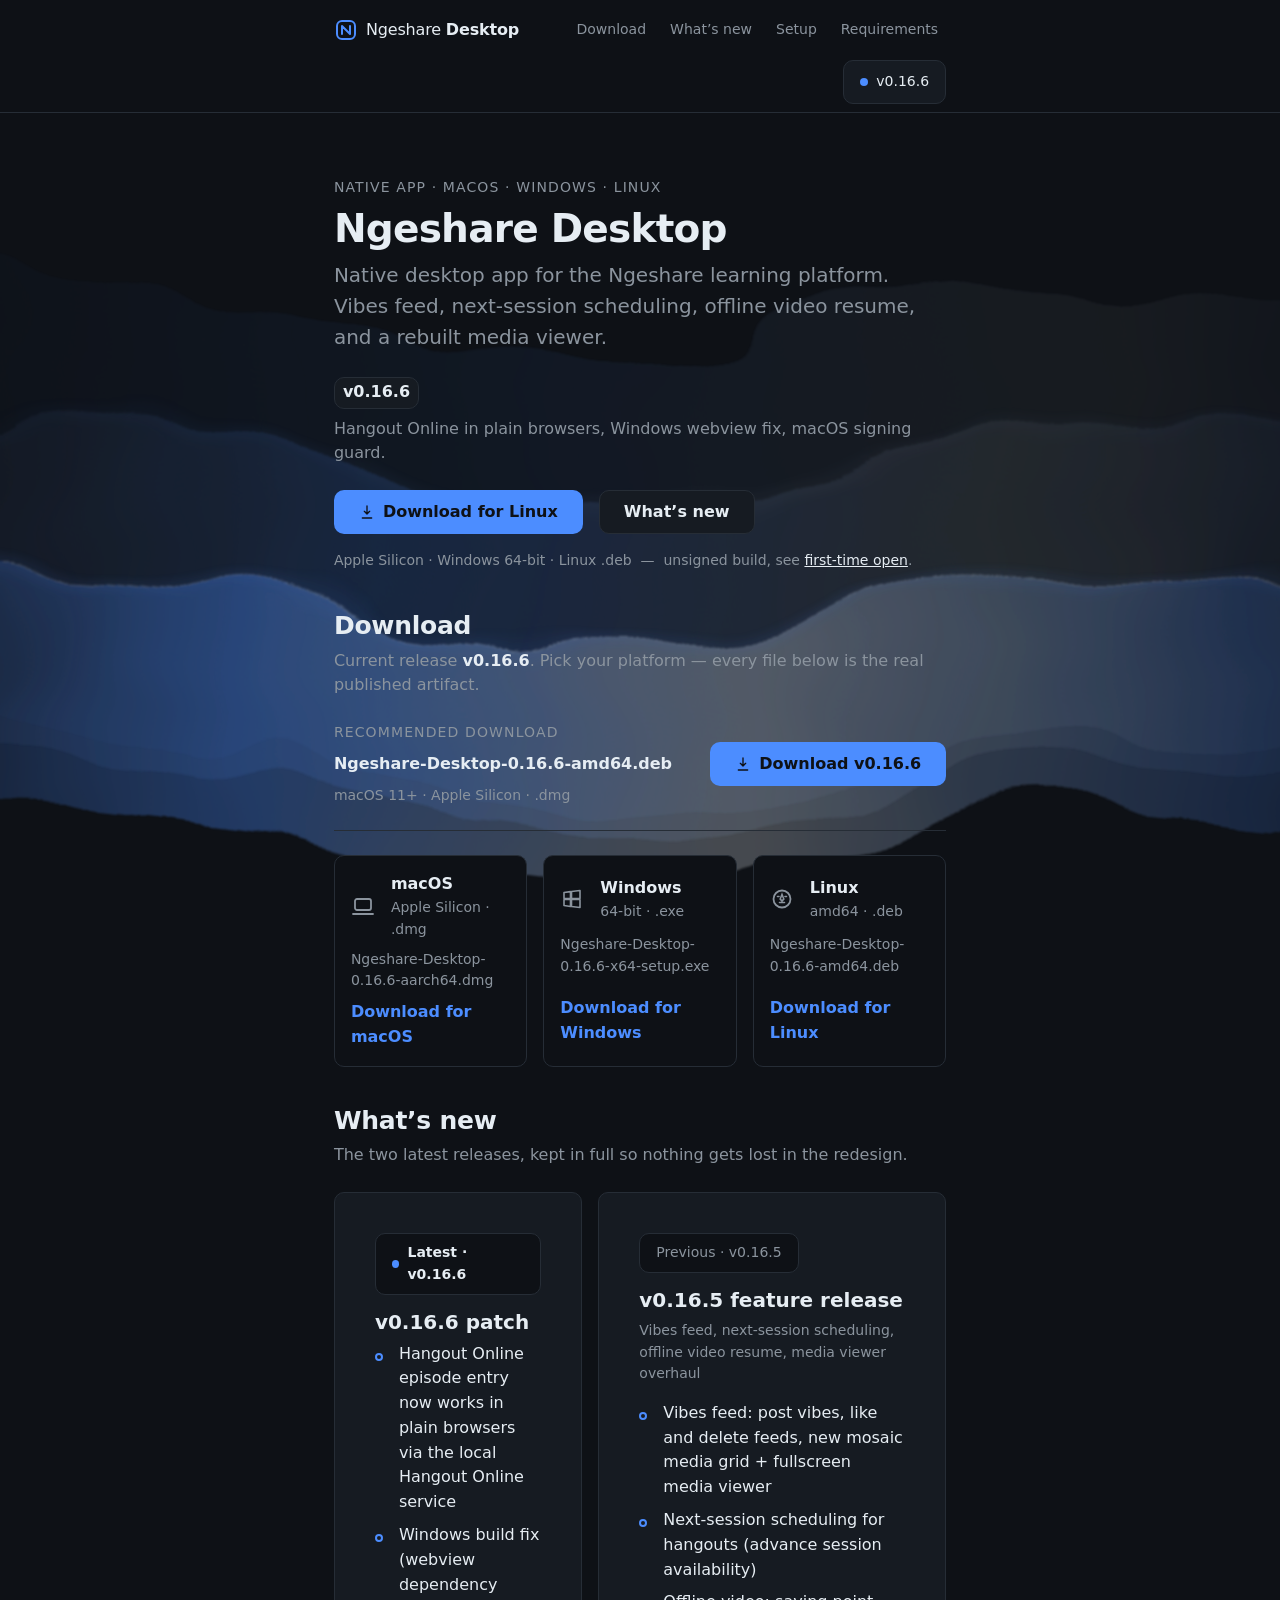
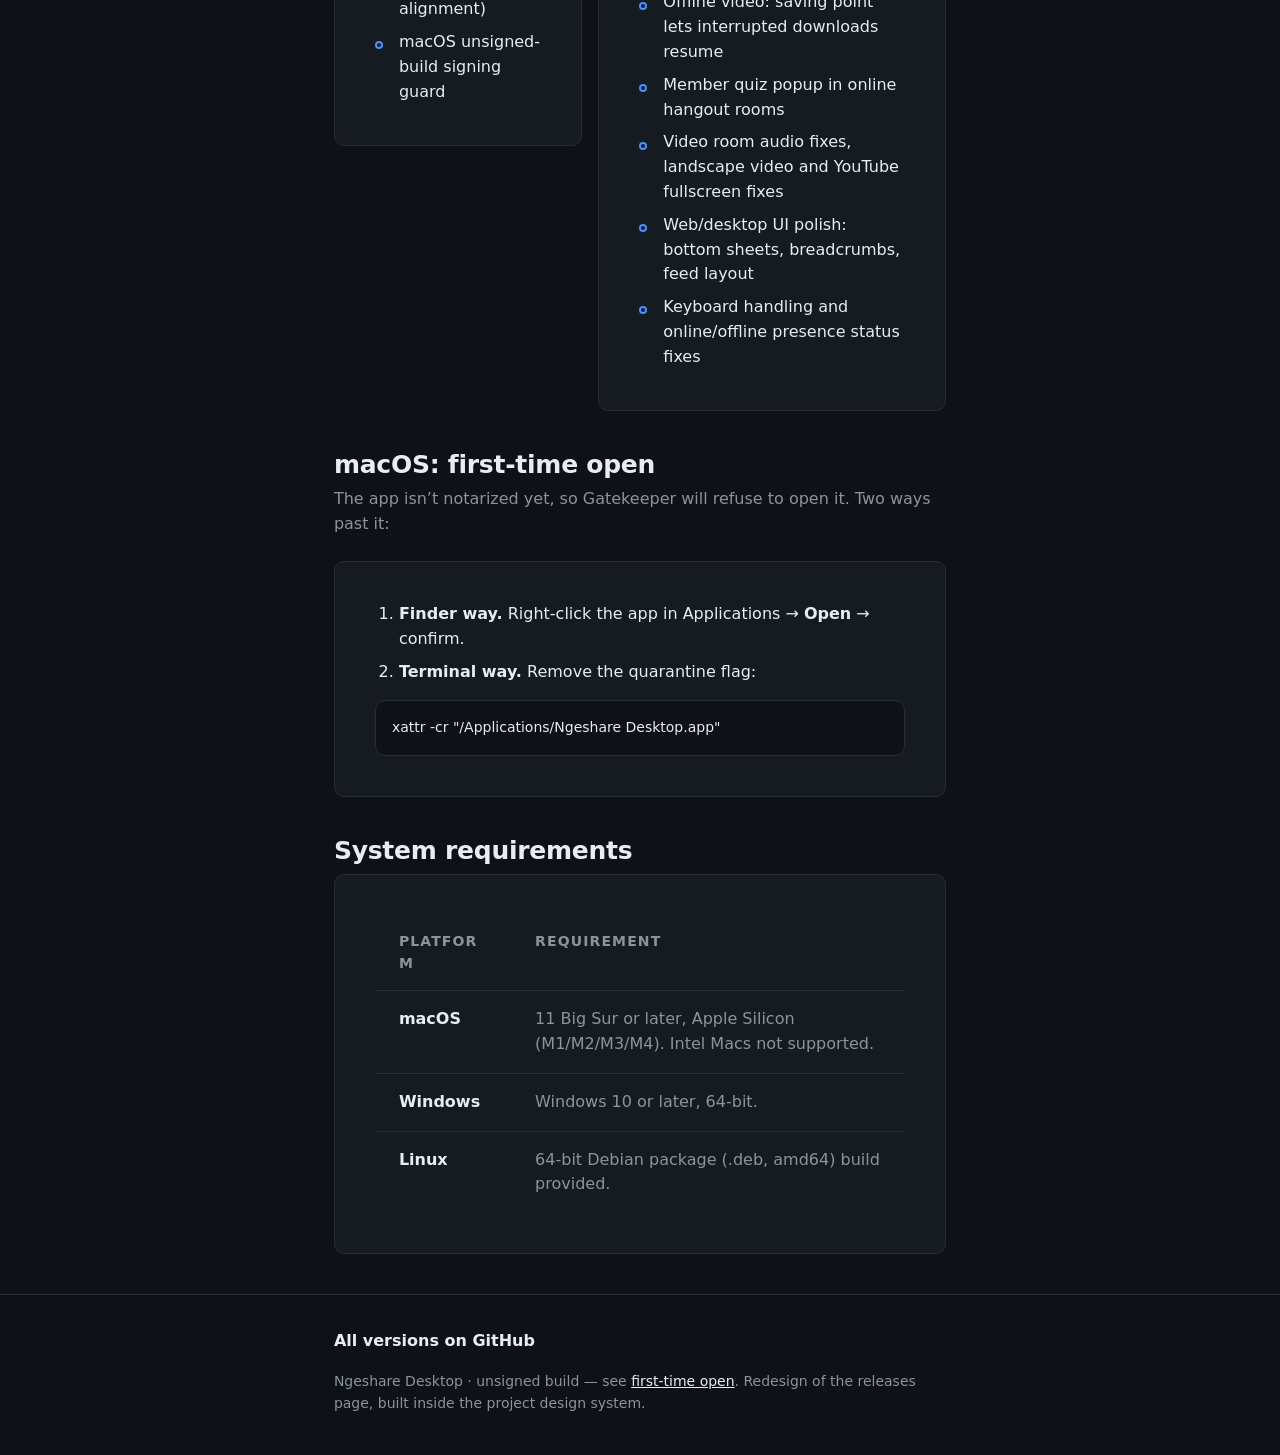
==== commit 4c74aa8a: "Rework wave background into PS4-style glowing ribbons of light" ====
--- a/index.html
+++ b/index.html
@@ -12,40 +12,56 @@
     <div class="wave-bg" aria-hidden="true">
       <svg xmlns="http://www.w3.org/2000/svg" viewBox="0 0 1440 900" preserveAspectRatio="none">
         <defs>
-          <linearGradient id="wave-fill-a" x1="0" y1="0" x2="1" y2="0">
-            <stop offset="0%" stop-color="var(--accent)" stop-opacity="0.30" />
-            <stop offset="55%" stop-color="var(--border)" stop-opacity="0.55" />
-            <stop offset="100%" stop-color="var(--accent)" stop-opacity="0.12" />
+          <!-- Ribbon gradients: bright core fading to nothing at both ends -->
+          <linearGradient id="ribbon-a" x1="0" y1="0" x2="1" y2="0">
+            <stop offset="0%" stop-color="var(--accent)" stop-opacity="0" />
+            <stop offset="28%" stop-color="var(--accent)" stop-opacity="0.55" />
+            <stop offset="55%" stop-color="var(--fg)" stop-opacity="0.42" />
+            <stop offset="82%" stop-color="var(--accent)" stop-opacity="0.30" />
+            <stop offset="100%" stop-color="var(--accent)" stop-opacity="0" />
           </linearGradient>
-          <linearGradient id="wave-fill-b" x1="1" y1="0" x2="0" y2="0">
-            <stop offset="0%" stop-color="var(--border)" stop-opacity="0.60" />
-            <stop offset="60%" stop-color="var(--accent)" stop-opacity="0.18" />
-            <stop offset="100%" stop-color="var(--surface)" stop-opacity="0.50" />
+          <linearGradient id="ribbon-b" x1="0" y1="0" x2="1" y2="0">
+            <stop offset="0%" stop-color="var(--muted)" stop-opacity="0" />
+            <stop offset="35%" stop-color="var(--accent)" stop-opacity="0.34" />
+            <stop offset="68%" stop-color="var(--muted)" stop-opacity="0.26" />
+            <stop offset="100%" stop-color="var(--accent)" stop-opacity="0" />
           </linearGradient>
-          <linearGradient id="wave-fill-c" x1="0" y1="0" x2="1" y2="0">
-            <stop offset="0%" stop-color="var(--surface)" stop-opacity="0.55" />
-            <stop offset="100%" stop-color="var(--accent)" stop-opacity="0.15" />
+          <linearGradient id="ribbon-c" x1="0" y1="0" x2="1" y2="0">
+            <stop offset="0%" stop-color="var(--accent)" stop-opacity="0" />
+            <stop offset="45%" stop-color="var(--accent)" stop-opacity="0.22" />
+            <stop offset="75%" stop-color="var(--fg)" stop-opacity="0.16" />
+            <stop offset="100%" stop-color="var(--accent)" stop-opacity="0" />
           </linearGradient>
-          <filter id="wave-shimmer" x="-20%" y="-20%" width="140%" height="140%">
-            <feTurbulence type="fractalNoise" baseFrequency="0.008 0.014" numOctaves="2" seed="7" result="noise">
-              <animate attributeName="baseFrequency" dur="26s" values="0.008 0.014;0.012 0.010;0.008 0.014" repeatCount="indefinite" />
+          <!-- Soft luminous edge -->
+          <filter id="ribbon-glow" x="-30%" y="-60%" width="160%" height="220%">
+            <feGaussianBlur stdDeviation="7" />
+          </filter>
+          <!-- Slow liquid warp of the ribbon silhouettes -->
+          <filter id="ribbon-flow" x="-30%" y="-60%" width="160%" height="220%">
+            <feTurbulence type="fractalNoise" baseFrequency="0.004 0.009" numOctaves="2" seed="11" result="flow-noise">
+              <animate attributeName="baseFrequency" dur="34s" values="0.004 0.009;0.0065 0.0065;0.004 0.009" repeatCount="indefinite" />
             </feTurbulence>
-            <feDisplacementMap in="SourceGraphic" in2="noise" scale="46" xChannelSelector="R" yChannelSelector="G" />
-            <feGaussianBlur stdDeviation="1.5" />
+            <feDisplacementMap in="SourceGraphic" in2="flow-noise" scale="95" xChannelSelector="R" yChannelSelector="G" result="warped" />
+            <feGaussianBlur in="warped" stdDeviation="1.2" />
           </filter>
         </defs>
-        <g filter="url(#wave-shimmer)">
-          <g class="wave-bg__layer wave-bg__layer--a">
-            <path d="M-260,600 C80,430 360,720 700,570 C1020,430 1280,650 1720,500 L1720,1120 L-260,1120 Z" fill="url(#wave-fill-a)" />
-            <path d="M-260,600 C80,430 360,720 700,570 C1020,430 1280,650 1720,500" fill="none" stroke="var(--accent)" stroke-opacity="0.30" stroke-width="2" />
-          </g>
-          <g class="wave-bg__layer wave-bg__layer--b">
-            <path d="M-260,760 C220,620 520,880 860,720 C1160,580 1420,800 1720,660 L1720,1120 L-260,1120 Z" fill="url(#wave-fill-b)" />
-            <path d="M-260,760 C220,620 520,880 860,720 C1160,580 1420,800 1720,660" fill="none" stroke="var(--muted)" stroke-opacity="0.22" stroke-width="1.5" />
-          </g>
-          <g class="wave-bg__layer wave-bg__layer--c">
-            <path d="M-260,920 C180,800 480,1000 820,880 C1140,770 1420,940 1720,830 L1720,1120 L-260,1120 Z" fill="url(#wave-fill-c)" />
-          </g>
+
+        <!-- Deepest, widest, slowest ribbon -->
+        <g class="wave-bg__layer wave-bg__layer--c" filter="url(#ribbon-flow)">
+          <path d="M-320,300 C120,140 520,470 920,320 C1220,210 1520,380 1800,240 L1800,700 C1520,840 1220,670 920,780 C520,930 120,600 -320,760 Z" fill="url(#ribbon-c)" />
+        </g>
+
+        <!-- Middle ribbon -->
+        <g class="wave-bg__layer wave-bg__layer--b" filter="url(#ribbon-flow)">
+          <path d="M-320,470 C160,300 560,620 940,470 C1240,355 1520,540 1800,400 L1800,730 C1520,870 1240,690 940,800 C560,950 160,630 -320,800 Z" fill="url(#ribbon-b)" />
+          <path d="M-320,470 C160,300 560,620 940,470 C1240,355 1520,540 1800,400" fill="none" stroke="url(#ribbon-a)" stroke-width="2.5" filter="url(#ribbon-glow)" />
+        </g>
+
+        <!-- Foreground bright core streak -->
+        <g class="wave-bg__layer wave-bg__layer--a" filter="url(#ribbon-flow)">
+          <path d="M-320,620 C200,450 580,760 960,610 C1260,495 1540,670 1800,540 L1800,780 C1540,910 1260,735 960,850 C580,1000 200,690 -320,860 Z" fill="url(#ribbon-a)" />
+          <path d="M-320,620 C200,450 580,760 960,610 C1260,495 1540,670 1800,540" fill="none" stroke="var(--accent)" stroke-opacity="0.7" stroke-width="2.5" filter="url(#ribbon-glow)" />
+          <path d="M-320,620 C200,450 580,760 960,610 C1260,495 1540,670 1800,540" fill="none" stroke="var(--fg)" stroke-opacity="0.38" stroke-width="1" />
         </g>
       </svg>
     </div>
--- a/styles.css
+++ b/styles.css
@@ -70,30 +70,48 @@
 }
 
 .wave-bg__layer--a {
-  --wave-speed: 19s;
-  opacity: 0.9;
+  --wave-speed: 17s;
+  opacity: 0.62;
+  animation-name: wave-drift-a;
 }
 
 .wave-bg__layer--b {
-  --wave-speed: 13s;
-  opacity: 0.65;
-  animation-direction: alternate-reverse;
+  --wave-speed: 23s;
+  opacity: 0.42;
+  animation-name: wave-drift-b;
 }
 
 .wave-bg__layer--c {
-  --wave-speed: 23s;
-  opacity: 0.5;
-}
-
-@keyframes wave-drift {
+  --wave-speed: 29s;
+  opacity: 0.3;
+  animation-name: wave-drift-c;
+}
+
+/* Slow lateral flow: the ribbons travel, they do not just scale. */
+@keyframes wave-drift-a {
   0% {
-    transform: translate3d(-2%, -1%, 0) scale(1.04);
-  }
-  50% {
-    transform: translate3d(1.5%, 1%, 0) scale(1.07);
+    transform: translate3d(-3%, 1%, 0) scale(1.06);
   }
   100% {
-    transform: translate3d(-1%, -1.5%, 0) scale(1.05);
+    transform: translate3d(3%, -1%, 0) scale(1.08);
+  }
+}
+
+@keyframes wave-drift-b {
+  0% {
+    transform: translate3d(3%, -0.5%, 0) scale(1.08);
+  }
+  100% {
+    transform: translate3d(-3%, 1%, 0) scale(1.05);
+  }
+}
+
+@keyframes wave-drift-c {
+  0% {
+    transform: translate3d(-2%, 0, 0) scale(1.1);
+  }
+  100% {
+    transform: translate3d(2.5%, -1%, 0) scale(1.07);
   }
 }
 
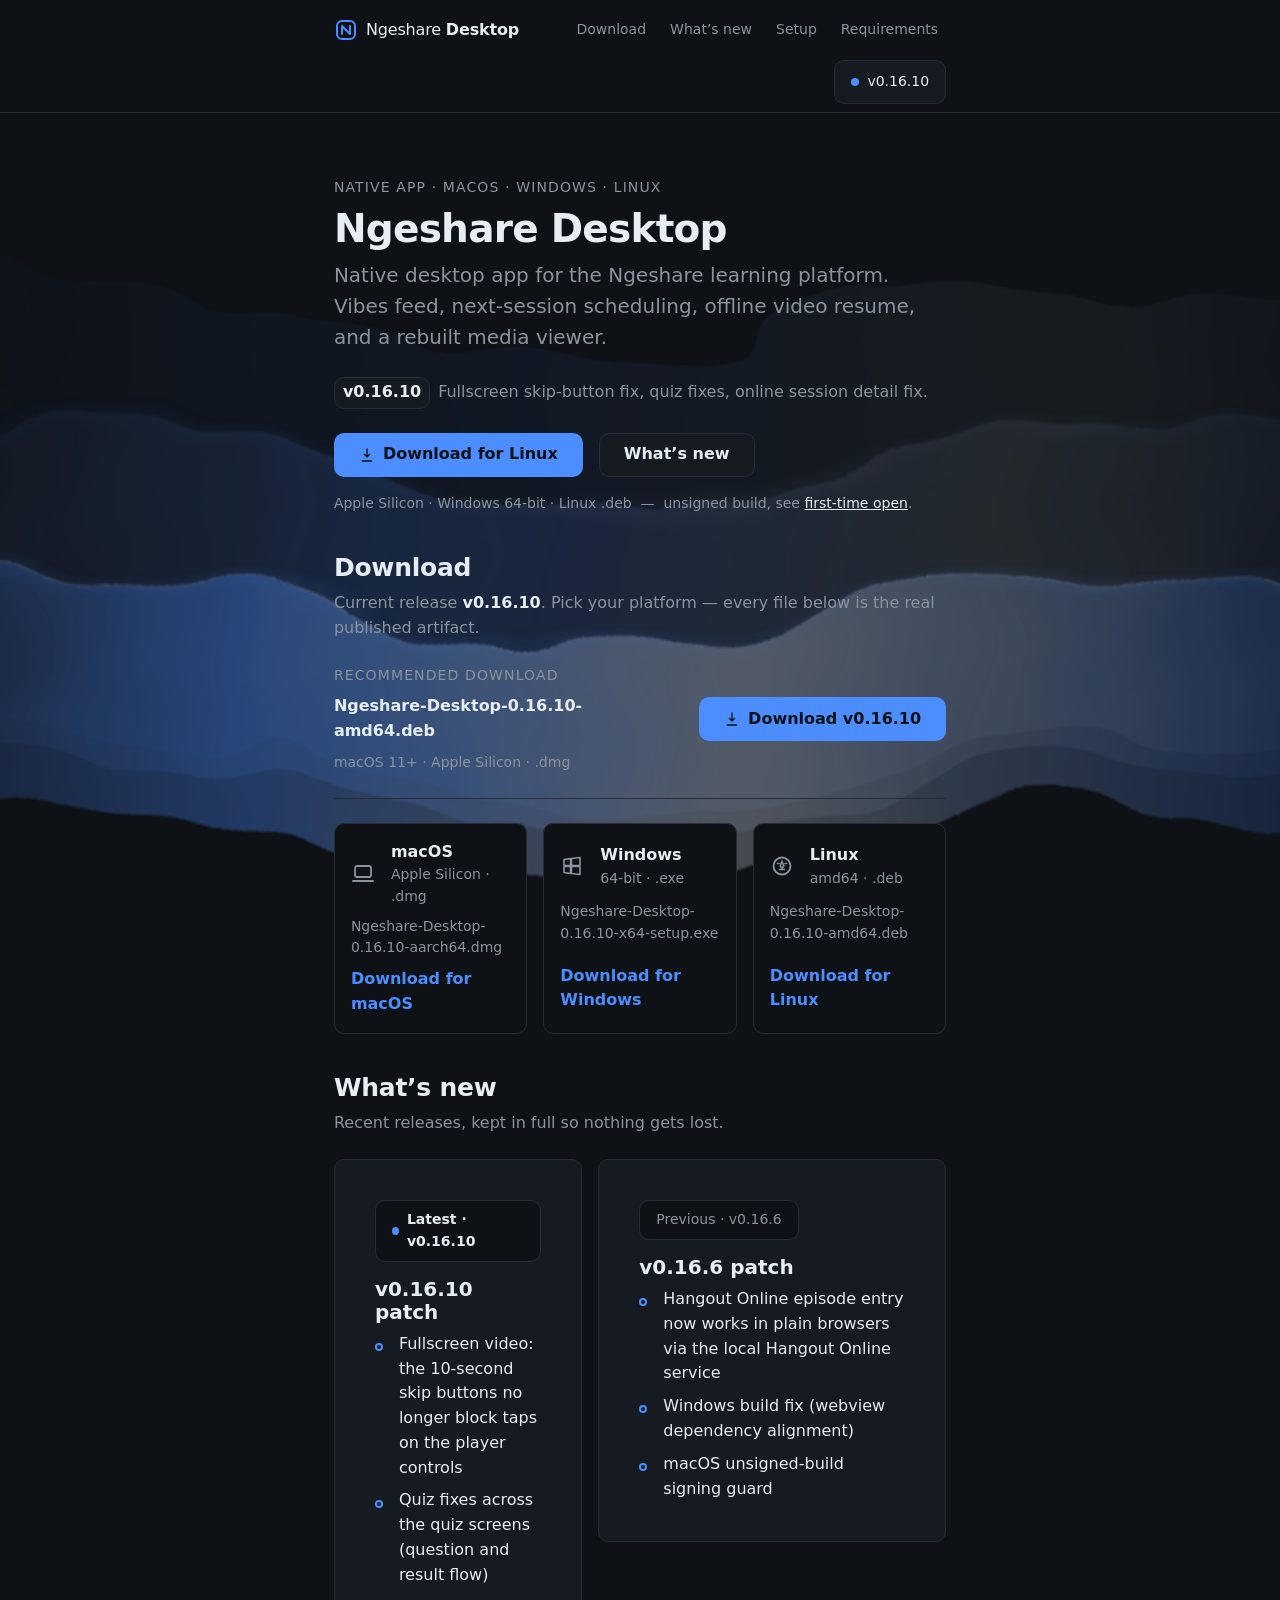
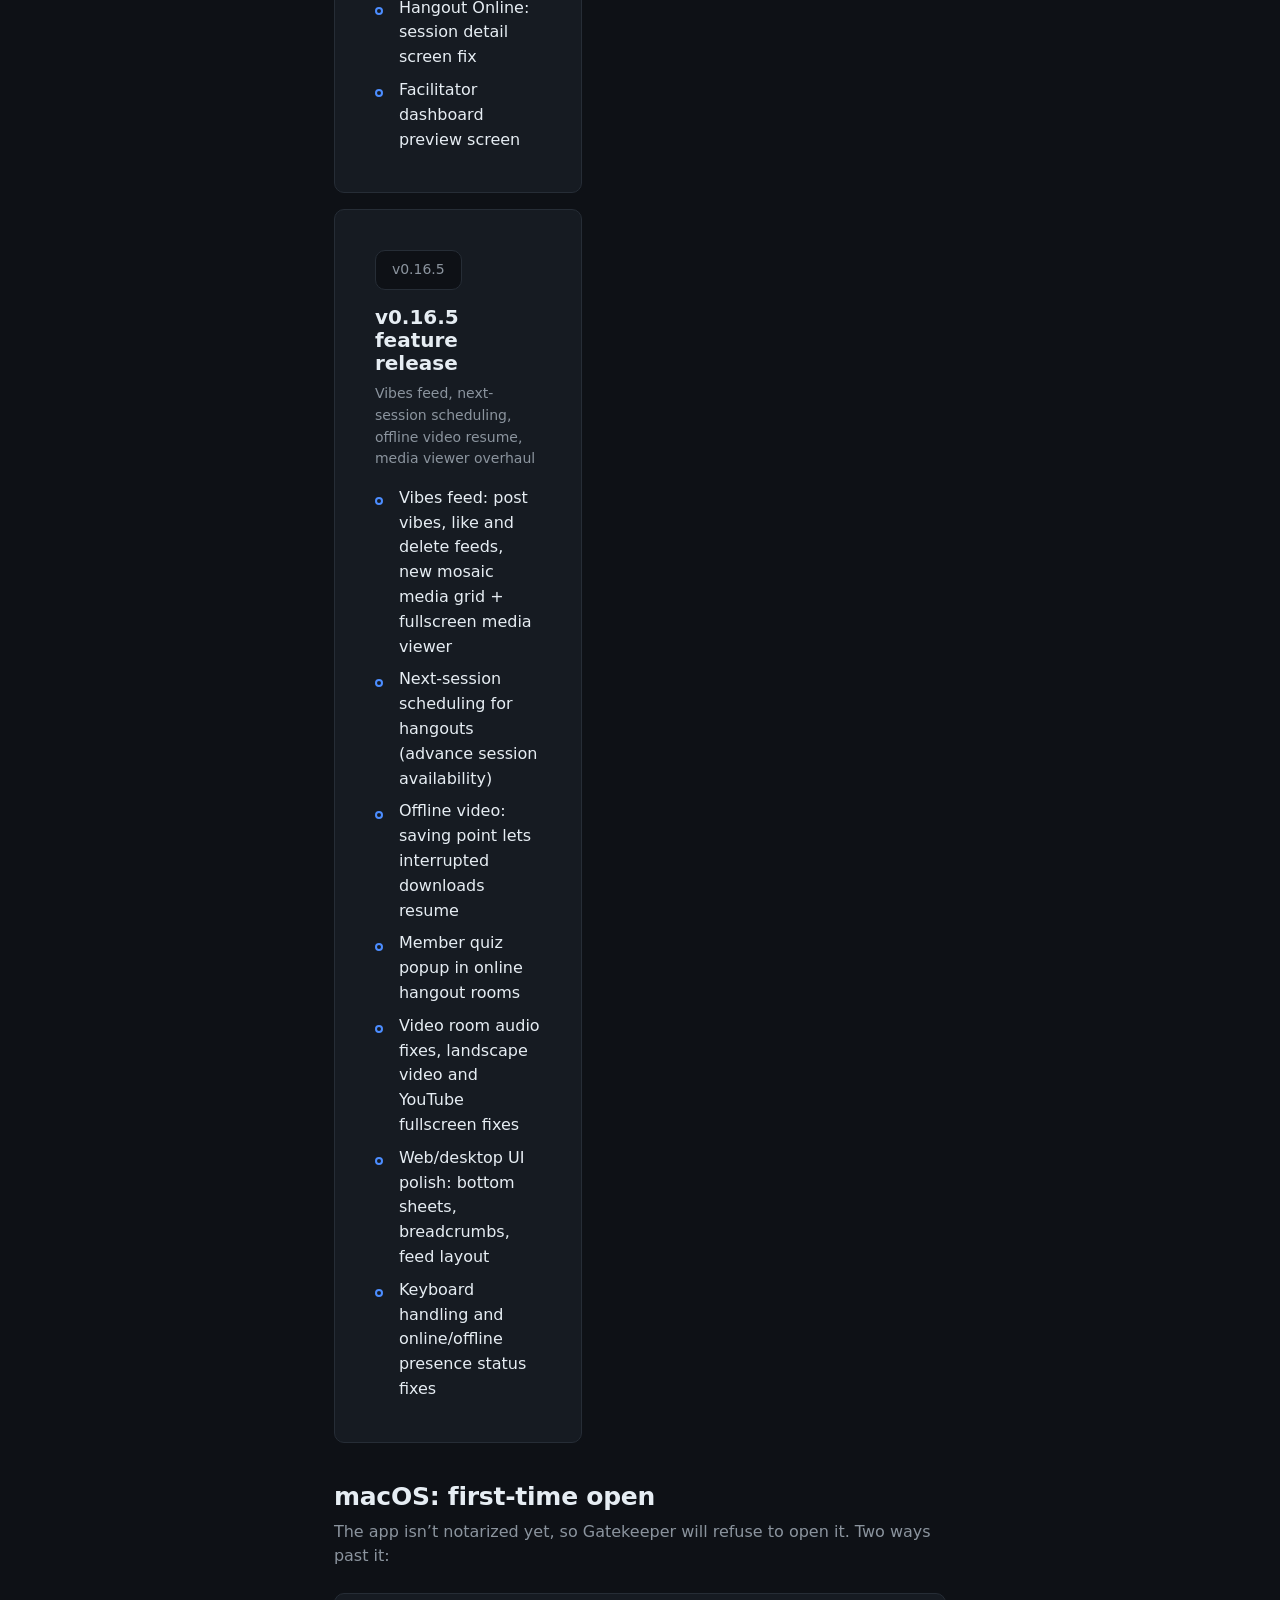
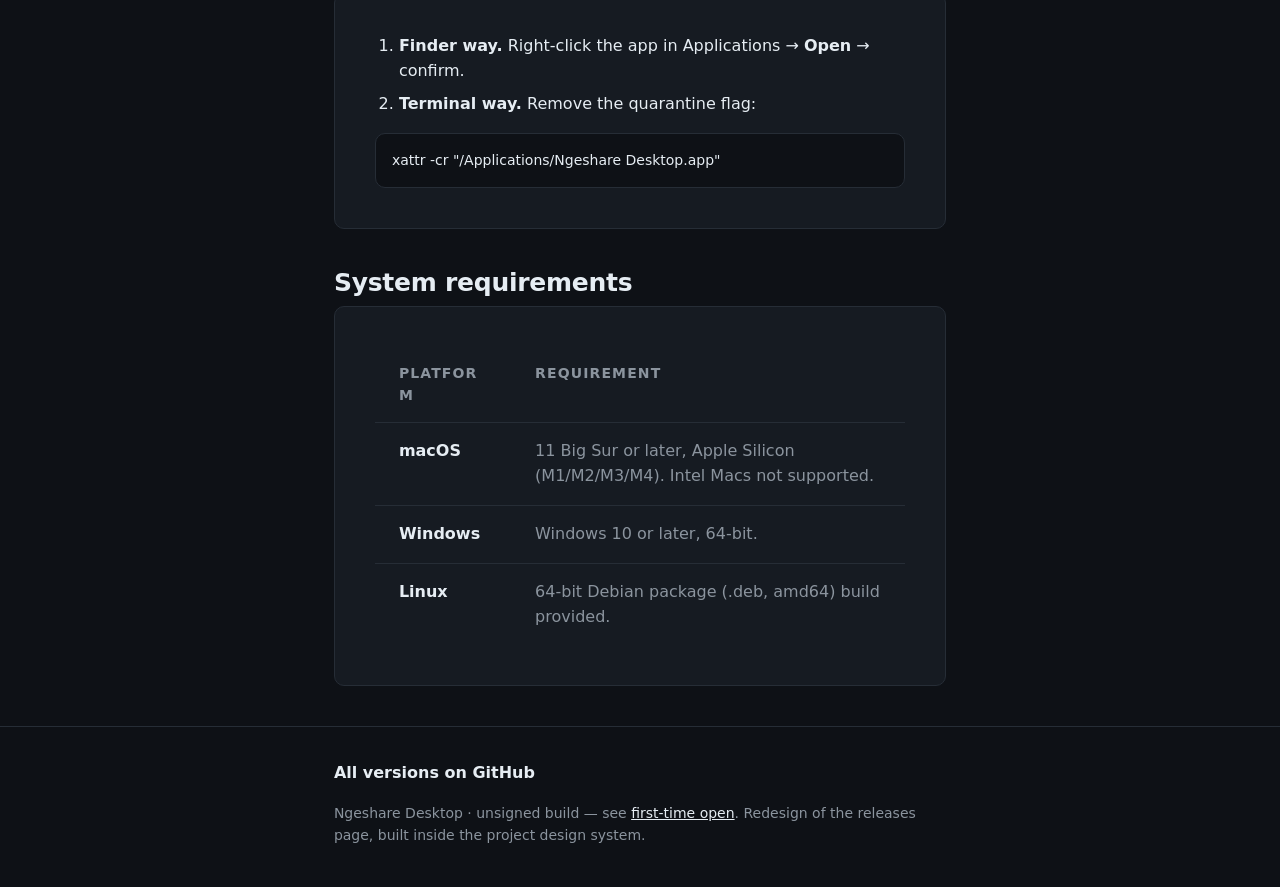
==== commit 4cf19535: "0.16.10: add installers + landing page update" ====
--- a/index.html
+++ b/index.html
@@ -79,7 +79,7 @@
         </nav>
         <p class="version-pill" aria-label="Current release version">
           <span class="version-pill__dot" aria-hidden="true"></span>
-          v0.16.6
+          v0.16.10
         </p>
       </div>
     </header>
@@ -91,11 +91,11 @@
         <h1 class="hero__title" id="page-title">Ngeshare Desktop</h1>
         <p class="hero__lede">Native desktop app for the Ngeshare learning platform. Vibes feed, next-session scheduling, offline video resume, and a rebuilt media viewer.</p>
         <p class="release-line" aria-live="polite">
-          <strong class="release-line__version">v0.16.6</strong>
-          <span class="release-line__note">Hangout Online in plain browsers, Windows webview fix, macOS signing guard.</span>
+          <strong class="release-line__version">v0.16.10</strong>
+          <span class="release-line__note">Fullscreen skip-button fix, quiz fixes, online session detail fix.</span>
         </p>
         <div class="hero__actions">
-          <a class="button button--primary" id="primary-download" href="https://ngeflow.github.io/faster-desktop-releases/downloads/0.16.6/Ngeshare-Desktop-0.16.6-aarch64.dmg">
+          <a class="button button--primary" id="primary-download" href="https://ngeflow.github.io/faster-desktop-releases/downloads/0.16.10/Ngeshare-Desktop-0.16.10-aarch64.dmg">
             <svg viewBox="0 0 24 24" aria-hidden="true"><path d="M12 3v12m0 0l-4-4m4 4l4-4M5 21h14" fill="none" stroke="currentColor" stroke-width="2" stroke-linecap="round" stroke-linejoin="round"/></svg>
             <span id="primary-label">Download for macOS</span>
           </a>
@@ -107,17 +107,17 @@
       <!-- DOWNLOAD -->
       <section class="wrap section" id="download" aria-labelledby="download-title">
         <h2 class="section__title" id="download-title">Download</h2>
-        <p class="section__lede">Current release <strong>v0.16.6</strong>. Pick your platform &mdash; every file below is the real published artifact.</p>
+        <p class="section__lede">Current release <strong>v0.16.10</strong>. Pick your platform &mdash; every file below is the real published artifact.</p>
         <div class="download-card">
           <div class="download-main">
             <div>
               <p class="download-main__label">Recommended download</p>
-              <p class="download-main__file"><strong id="main-file-name">Ngeshare-Desktop-0.16.6-aarch64.dmg</strong></p>
+              <p class="download-main__file"><strong id="main-file-name">Ngeshare-Desktop-0.16.10-aarch64.dmg</strong></p>
               <p class="download-main__sub">macOS 11+ &middot; Apple Silicon &middot; .dmg</p>
             </div>
-            <a class="button button--primary button--large" id="main-download-btn" href="https://ngeflow.github.io/faster-desktop-releases/downloads/0.16.6/Ngeshare-Desktop-0.16.6-aarch64.dmg">
+            <a class="button button--primary button--large" id="main-download-btn" href="https://ngeflow.github.io/faster-desktop-releases/downloads/0.16.10/Ngeshare-Desktop-0.16.10-aarch64.dmg">
               <svg viewBox="0 0 24 24" aria-hidden="true"><path d="M12 3v12m0 0l-4-4m4 4l4-4M5 21h14" fill="none" stroke="currentColor" stroke-width="2" stroke-linecap="round" stroke-linejoin="round"/></svg>
-              Download v0.16.6
+              Download v0.16.10
             </a>
           </div>
           <hr class="divider" />
@@ -130,8 +130,8 @@
                   <p>Apple Silicon &middot; .dmg</p>
                 </div>
               </div>
-              <p class="file-name">Ngeshare-Desktop-0.16.6-aarch64.dmg</p>
-              <a class="platform__link" href="https://ngeflow.github.io/faster-desktop-releases/downloads/0.16.6/Ngeshare-Desktop-0.16.6-aarch64.dmg">Download for macOS</a>
+              <p class="file-name">Ngeshare-Desktop-0.16.10-aarch64.dmg</p>
+              <a class="platform__link" href="https://ngeflow.github.io/faster-desktop-releases/downloads/0.16.10/Ngeshare-Desktop-0.16.10-aarch64.dmg">Download for macOS</a>
             </li>
             <li class="platform">
               <div class="platform__head">
@@ -141,8 +141,8 @@
                   <p>64-bit &middot; .exe</p>
                 </div>
               </div>
-              <p class="file-name">Ngeshare-Desktop-0.16.6-x64-setup.exe</p>
-              <a class="platform__link" href="https://ngeflow.github.io/faster-desktop-releases/downloads/0.16.6/Ngeshare-Desktop-0.16.6-x64-setup.exe">Download for Windows</a>
+              <p class="file-name">Ngeshare-Desktop-0.16.10-x64-setup.exe</p>
+              <a class="platform__link" href="https://ngeflow.github.io/faster-desktop-releases/downloads/0.16.10/Ngeshare-Desktop-0.16.10-x64-setup.exe">Download for Windows</a>
             </li>
             <li class="platform">
               <div class="platform__head">
@@ -152,8 +152,8 @@
                   <p>amd64 &middot; .deb</p>
                 </div>
               </div>
-              <p class="file-name">Ngeshare-Desktop-0.16.6-amd64.deb</p>
-              <a class="platform__link" href="https://ngeflow.github.io/faster-desktop-releases/downloads/0.16.6/Ngeshare-Desktop-0.16.6-amd64.deb">Download for Linux</a>
+              <p class="file-name">Ngeshare-Desktop-0.16.10-amd64.deb</p>
+              <a class="platform__link" href="https://ngeflow.github.io/faster-desktop-releases/downloads/0.16.10/Ngeshare-Desktop-0.16.10-amd64.deb">Download for Linux</a>
             </li>
           </ul>
         </div>
@@ -162,10 +162,20 @@
       <!-- CHANGELOG -->
       <section class="wrap section" id="changelog" aria-labelledby="changelog-title">
         <h2 class="section__title" id="changelog-title">What&rsquo;s new</h2>
-        <p class="section__lede">The two latest releases, kept in full so nothing gets lost in the redesign.</p>
+        <p class="section__lede">Recent releases, kept in full so nothing gets lost.</p>
         <div class="changelog-grid">
+          <article class="card" aria-labelledby="v1610-title">
+            <p class="badge"><span class="badge__dot" aria-hidden="true"></span> Latest &middot; v0.16.10</p>
+            <h3 id="v1610-title">v0.16.10 patch</h3>
+            <ul class="tick-list">
+              <li>Fullscreen video: the 10-second skip buttons no longer block taps on the player controls</li>
+              <li>Quiz fixes across the quiz screens (question and result flow)</li>
+              <li>Hangout Online: session detail screen fix</li>
+              <li>Facilitator dashboard preview screen</li>
+            </ul>
+          </article>
           <article class="card" aria-labelledby="v166-title">
-            <p class="badge"><span class="badge__dot" aria-hidden="true"></span> Latest &middot; v0.16.6</p>
+            <p class="badge badge--muted">Previous &middot; v0.16.6</p>
             <h3 id="v166-title">v0.16.6 patch</h3>
             <ul class="tick-list">
               <li>Hangout Online episode entry now works in plain browsers via the local Hangout Online service</li>
@@ -174,7 +184,7 @@
             </ul>
           </article>
           <article class="card" aria-labelledby="v165-title">
-            <p class="badge badge--muted">Previous &middot; v0.16.5</p>
+            <p class="badge badge--muted">v0.16.5</p>
             <h3 id="v165-title">v0.16.5 feature release</h3>
             <p class="card__sub">Vibes feed, next-session scheduling, offline video resume, media viewer overhaul</p>
             <ul class="tick-list">
@@ -237,9 +247,9 @@
         var mainBtn = document.getElementById("main-download-btn");
         var mainFile = document.getElementById("main-file-name");
         var urls = {
-          mac: "https://ngeflow.github.io/faster-desktop-releases/downloads/0.16.6/Ngeshare-Desktop-0.16.6-aarch64.dmg",
-          win: "https://ngeflow.github.io/faster-desktop-releases/downloads/0.16.6/Ngeshare-Desktop-0.16.6-x64-setup.exe",
-          linux: "https://ngeflow.github.io/faster-desktop-releases/downloads/0.16.6/Ngeshare-Desktop-0.16.6-amd64.deb"
+          mac: "https://ngeflow.github.io/faster-desktop-releases/downloads/0.16.10/Ngeshare-Desktop-0.16.10-aarch64.dmg",
+          win: "https://ngeflow.github.io/faster-desktop-releases/downloads/0.16.10/Ngeshare-Desktop-0.16.10-x64-setup.exe",
+          linux: "https://ngeflow.github.io/faster-desktop-releases/downloads/0.16.10/Ngeshare-Desktop-0.16.10-amd64.deb"
         };
         var isMac = /Mac OS X|Macintosh/.test(ua);
         var isWin = /Windows/.test(ua);
@@ -248,17 +258,17 @@
           label.textContent = "Download for macOS";
           primary.href = urls.mac;
           mainBtn.href = urls.mac;
-          mainFile.textContent = "Ngeshare-Desktop-0.16.6-aarch64.dmg";
+          mainFile.textContent = "Ngeshare-Desktop-0.16.10-aarch64.dmg";
         } else if (isWin) {
           label.textContent = "Download for Windows";
           primary.href = urls.win;
           mainBtn.href = urls.win;
-          mainFile.textContent = "Ngeshare-Desktop-0.16.6-x64-setup.exe";
+          mainFile.textContent = "Ngeshare-Desktop-0.16.10-x64-setup.exe";
         } else if (isLinux) {
           label.textContent = "Download for Linux";
           primary.href = urls.linux;
           mainBtn.href = urls.linux;
-          mainFile.textContent = "Ngeshare-Desktop-0.16.6-amd64.deb";
+          mainFile.textContent = "Ngeshare-Desktop-0.16.10-amd64.deb";
         }
       })();
     </script>
